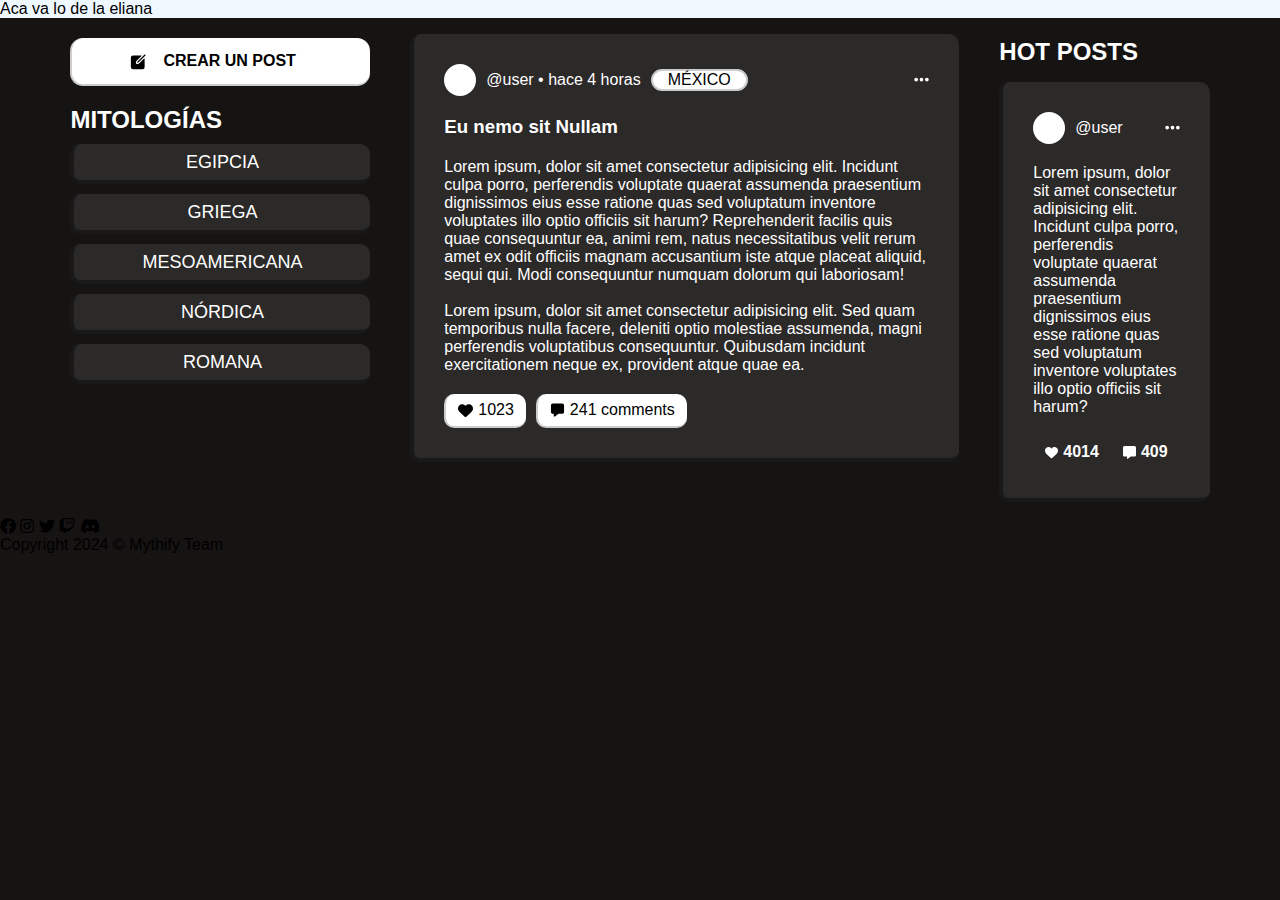
==== index.html @ e5746627 "footer html" ====
<!DOCTYPE html>
<html lang="en">
  <head>
    <meta charset="UTF-8" />
    <meta name="description" content="" />
    <meta name="viewport" content="width=device-width, initial-scale=1.0" />
    <link rel="stylesheet" href="style/style.css" />
    <link rel="preconnect" href="https://fonts.googleapis.com" />
    <link rel="preconnect" href="https://fonts.gstatic.com" crossorigin />
	<link rel="stylesheet" href="https://cdnjs.cloudflare.com/ajax/libs/font-awesome/5.15.4/css/all.min.css">
    <link
      href="https://fonts.googleapis.com/css2?family=Inter:ital,opsz,wght@0,14..32,100..900;1,14..32,100..900&display=swap"
      rel="stylesheet"
    />
    <script src="script/script.js"></script>
    <title>Mythify</title>
  </head>

  <body>
    <header class="post-header">Aca va lo de la eliana</header>
    <div class="post-container">
      <aside class="left-aside">
        <button class="btn-create-post">
          <?xml version="1.0" ?><svg
            viewBox="0 0 512 512"
            width="20"
            xmlns="http://www.w3.org/2000/svg"
          >
            <path
              hd="M459.94,53.25a16.06,16.06,0,0,0-23.22-.56L424.35,65a8,8,0,0,0,0,11.31l11.34,11.32a8,8,0,0,0,11.34,0l12.06-12C465.19,69.54,465.76,59.62,459.94,53.25Z"
            />
            <path
              d="M399.34,90,218.82,270.2a9,9,0,0,0-2.31,3.93L208.16,299a3.91,3.91,0,0,0,4.86,4.86l24.85-8.35a9,9,0,0,0,3.93-2.31L422,112.66A9,9,0,0,0,422,100L412.05,90A9,9,0,0,0,399.34,90Z"
            />
            <path
              d="M386.34,193.66,264.45,315.79A41.08,41.08,0,0,1,247.58,326l-25.9,8.67a35.92,35.92,0,0,1-44.33-44.33l8.67-25.9a41.08,41.08,0,0,1,10.19-16.87L318.34,125.66A8,8,0,0,0,312.69,112H104a56,56,0,0,0-56,56V408a56,56,0,0,0,56,56H344a56,56,0,0,0,56-56V199.31A8,8,0,0,0,386.34,193.66Z"
            />
          </svg>
          CREAR UN POST
        </button>
        <div
          class="mythologies-list"
          id="mythologySelect"
          onchange="redirect()"
        >
          <h2 class="mythologies-title">MITOLOGÍAS</h2>
		  <button class="btn-mythology">EGIPCIA</button>
		  <button class="btn-mythology">GRIEGA</button>
		  <select class="btn-mythology-select">
			<option value="" disabled selected hidden>MESOAMERICANA</option>
			<option value="azteca.html">AZTECA</option>
			<option value="maya.html">MAYA</option>
		  </select>
		  <button class="btn-mythology">NÓRDICA</button>
		  <button class="btn-mythology">ROMANA</button>
        </div>
      </aside>
      <main>
        <article class="article-post">
          <div class="head-article-post">
            <div class="left-head-article">
              <div class="container-pfp-post">
                <!-- <img src="img/bob.PNG" alt="" class="pfp-post"> -->
              </div>
              <span class="span-post-header">@user • hace 4 horas</span>
              <span class="span-post-label">MÉXICO</span>
            </div>
            <div class="right-head-article">
              <svg
                xmlns="http://www.w3.org/2000/svg"
                viewBox="0 0 448 512"
                width="15"
              >
                <path
                  fill="#ffffff"
                  d="M8 256a56 56 0 1 1 112 0A56 56 0 1 1 8 256zm160 0a56 56 0 1 1 112 0 56 56 0 1 1 -112 0zm216-56a56 56 0 1 1 0 112 56 56 0 1 1 0-112z"
                />
              </svg>
            </div>
          </div>
          <h3>Eu nemo sit Nullam</h3>
          <div class="content-post">
            <p>
              Lorem ipsum, dolor sit amet consectetur adipisicing elit. Incidunt
              culpa porro, perferendis voluptate quaerat assumenda praesentium
              dignissimos eius esse ratione quas sed voluptatum inventore
              voluptates illo optio officiis sit harum? Reprehenderit facilis
              quis quae consequuntur ea, animi rem, natus necessitatibus velit
              rerum amet ex odit officiis magnam accusantium iste atque placeat
              aliquid, sequi qui. Modi consequuntur numquam dolorum qui
              laboriosam!
            </p>
            <br />
            <p>
              Lorem ipsum, dolor sit amet consectetur adipisicing elit. Sed quam
              temporibus nulla facere, deleniti optio molestiae assumenda, magni
              perferendis voluptatibus consequuntur. Quibusdam incidunt
              exercitationem neque ex, provident atque quae ea.
            </p>
          </div>
          <div class="footer-post">
            <button class="btn-footer">
              <svg
                xmlns="http://www.w3.org/2000/svg"
                viewBox="0 0 512 512"
                width="15"
                height="15"
              >
                <path
                  d="M47.6 300.4L228.3 469.1c7.5 7 17.4 10.9 27.7 10.9s20.2-3.9 27.7-10.9L464.4 300.4c30.4-28.3 47.6-68 47.6-109.5v-5.8c0-69.9-50.5-129.5-119.4-141C347 36.5 300.6 51.4 268 84L256 96 244 84c-32.6-32.6-79-47.5-124.6-39.9C50.5 55.6 0 115.2 0 185.1v5.8c0 41.5 17.2 81.2 47.6 109.5z"
                />
              </svg>
              1023
            </button>
            <button class="btn-footer">
              <?xml version="1.0" ?>
              <!DOCTYPE svg PUBLIC '-//W3C//DTD SVG 1.1//EN' 'http://www.w3.org/Graphics/SVG/1.1/DTD/svg11.dtd'>
              <svg
                height="16px"
                id="Layer_1"
                style="enable-background: new 0 0 16 16"
                version="1.1"
                viewBox="0 0 16 16"
                width="15px"
                xml:space="preserve"
                xmlns="http://www.w3.org/2000/svg"
                xmlns:xlink="http://www.w3.org/1999/xlink"
              >
                <path
                  d="M13,1H3C1.9,1,1,1.9,1,3v7c0,1.1,0.9,2,2,2h1v2c0,0.656,0.57,1,1,1c0.352,0,0.547-0.117,1-0.516L9,12h4c1.1,0,2-0.9,2-2V3  C15,1.9,14.1,1,13,1z"
                />
              </svg>
              241 comments
            </button>
          </div>
        </article>
      </main>
      <aside>
        <h2 class="hot-posts-title">HOT POSTS</h2>
        <article class="hot-post">
          <div class="head-article-hot-posts">
            <div class="left-head-article">
              <div class="container-pfp-post">
                <!-- <img src="img/bob.PNG" alt="" class="pfp-post"> -->
              </div>
              <span class="span-post-header">@user</span>
            </div>
            <div class="right-head-article">
              <svg
                xmlns="http://www.w3.org/2000/svg"
                viewBox="0 0 448 512"
                width="15"
              >
                <path
                  fill="#ffffff"
                  d="M8 256a56 56 0 1 1 112 0A56 56 0 1 1 8 256zm160 0a56 56 0 1 1 112 0 56 56 0 1 1 -112 0zm216-56a56 56 0 1 1 0 112 56 56 0 1 1 0-112z"
                />
              </svg>
            </div>
          </div>
          <div class="content-post">
            <p>
              Lorem ipsum, dolor sit amet consectetur adipisicing elit. Incidunt
              culpa porro, perferendis voluptate quaerat assumenda praesentium
              dignissimos eius esse ratione quas sed voluptatum inventore
              voluptates illo optio officiis sit harum?
            </p>
          </div>
          <div class="footer-hot-post">
            <button class="btn-footer-hot-post">
              <svg
                xmlns="http://www.w3.org/2000/svg"
                viewBox="0 0 512 512"
                width="13"
              >
                <path
                  fill="#ffffff"
                  d="M47.6 300.4L228.3 469.1c7.5 7 17.4 10.9 27.7 10.9s20.2-3.9 27.7-10.9L464.4 300.4c30.4-28.3 47.6-68 47.6-109.5v-5.8c0-69.9-50.5-129.5-119.4-141C347 36.5 300.6 51.4 268 84L256 96 244 84c-32.6-32.6-79-47.5-124.6-39.9C50.5 55.6 0 115.2 0 185.1v5.8c0 41.5 17.2 81.2 47.6 109.5z"
                />
              </svg>
              4014
            </button>
            <button class="btn-footer-hot-post">
              <svg
                viewBox="0 0 512 512"
                xmlns="http://www.w3.org/2000/svg"
                width="13"
              >
                <path
                  d="M448 0H64C28.7 0 0 28.7 0 64v288c0 35.3 28.7 64 64 64h96v84c0 9.8 11.2 15.5 19.1 9.7L304 416h144c35.3 0 64-28.7 64-64V64c0-35.3-28.7-64-64-64z"
                  fill="#ffffff"
                  class="fill-000000"
                ></path>
              </svg>
              409
            </button>
          </div>
        </article>
      </aside>
    </div>
    <footer>
		<div class="footer-content">
			<div class="social-icons">
				<a href="#"><i class="fab fa-facebook"></i></a>
				<a href="#"><i class="fab fa-instagram"></i></a>
				<a href="#"><i class="fab fa-twitter"></i></a>
				<a href="#"><i class="fab fa-twitch"></i></a>
				<a href="#"><i class="fab fa-discord"></i></a>
			</div>
			<p>Copyright 2024 © Mythify Team</p>
		</div>
	</footer>
  </body>
</html>
---- style/style.css ----
* {
	/* font-family: "Inter", sans-serif; */
	/* Esta fuente me gusta más la vdd pero ahí q opinan las plebes */
	font-family: 'Segoe UI', Tahoma, Geneva, Verdana, sans-serif;
	margin: 0;
	padding: 0;
	box-sizing: border-box;
}

body {
	background-color: var(--main-color);
}

:root {
	/* Colors */
	--main-color: rgba(22, 19, 19);
	--second-color: rgba(44, 41, 41);
	--hover-btn-color: rgb(28, 26, 26);
	--letter-color: rgba(255, 255, 255);
	--border-second-color: rgba(25, 25, 25);
	--border-white-color: rgba(204, 204, 204);

	--black-color: rgb(0, 0, 0);

	/* Fonts */
	--font-size-small: 1rem;
	--font-size-medium: 1.25rem;
	--font-size-large: 2rem;
	--font-weight-light: 100;
	--font-weight-medium: 600;
	--font-weight-strong: 700;
}

input[type="file"] {
	display: none;
}

a {
	color: inherit;
	text-decoration: none;
}

a::visited {
	color: blueviolet;
}

ul {
	text-decoration: none;
	list-style: none;
}

.container-main {
	color: var(--letter-color);
	padding: 5%;
	gap: 10%;
	width: 100%;
	height: 100vh;
	display: flex;
	margin: auto;
	justify-content: center;
}

.input-format {
	border: none;
	border-radius: 10px;
	width: 100%;
	padding: 1em;
}

.main-conent {
	width: 30%;
	align-self: center;
}

.main-conent h1,
.main-conent p {
	text-align: center;
}

.main-conent label,
.main-register label {
	font-weight: var(--font-weight-medium);
	margin: 10px 0;
	display: block;
}

.main-conent span {
	font-weight: var(--font-weight-strong);
}

.main-conent .description,
.main-register p {
	margin-bottom: 30px;
}

.btn-format{
	border-width: 0 0 4px 4px;
	border-style: solid;
	border-color: var(--border-second-color);
	font-size: var(--font-size-small);
	background-color: var(--second-color);
	color: var(--letter-color);
	margin: 20px 0 10px 0;
	width: 100%;
	border-radius: 10px;
	padding: 15px;
	font-weight: var(--font-weight-medium);
}

.btn-format-black {
	border-width: 0 0 4px 4px;
	border-style: solid;
	border-color: var(--border-second-color);
	font-size: var(--font-size-small);
	background-color: var(--main-color);
	color: var(--letter-color);
	margin: 20px 0 10px 0;
	width: 100%;
	border-radius: 10px;
	padding: 15px;
	font-weight: var(--font-weight-medium);
}

.btn-format:hover,
.btn-format-black:hover,
.btn-upload:hover {
	cursor: pointer;
	background-color: var(--hover-btn-color);
}

#statue-img {
	align-self: center;
	object-fit: contain;
	width: 40%;
}

/* registrar.html */
.container-register {
	height: 90vh;
	/* Nav type shit */
	position: relative;
	left: 0;
	align-items: center;
	justify-content: center;
	display: flex;
	width: 100%;
}

.register-page1 {
	position: relative;
	display: block;
	transition: all 0.3s ease-in-out;
}

.register-page2 {
	position: relative;
	display: none;
	transition: all 0.3s ease-in-out;
	opacity: 0;
	left: 100px;
}

.main-register {
	border-width: 0 0 4px 4px;
	border-style: solid;
	border-color: var(--border-second-color);
	padding: 2.5%;
	display: flex;
	justify-content: center;
	color: var(--letter-color);
	border-radius: 10px;
	width: 35%;
	min-width: 550px;
	background-color: var(--second-color);
}

.nav-bar {
	align-items: center;
	width: 100%;
	padding: 25px 3%;
	justify-content: space-between;
	display: flex;
	color: var(--letter-color);
	font-weight: var(--font-weight-strong);
}

.main-register h1,
.main-register p {
	text-align: center;
}

.main-register p {
	margin: 5px 0;
}

.title-register {
	transition: all 0.3s ease-in-out;
	position: relative;
	margin: 20px 0;
}

.input-group {
	gap: 10px;
	display: flex;
}

.label-input-g {
	margin: 1.8% 0;
	width: 100%;
}

.register-input {
	border: none;
	border-radius: 10px;
	width: 100%;
	padding: 10px;
}

.content-register {
	width: 80%;
}

.radio-nav-register {
	justify-content: space-between;
	width: 100%;
	margin: 3% 0;
	display: flex;
	align-content: center;
}

.arrow-register-right {
	border: none;
	cursor: pointer;
	color: white;
	background-color: transparent;
}

.arrow-register-left {
	opacity: 0;
	border: none;
	cursor: pointer;
	color: white;
	background-color: transparent;
}

.group-radio {
	display: flex;
	gap: 15px;
	grid-column: 1 / 3;
	grid-row: 1;
	justify-self: center;
	align-items: center;
}

.container-avatar {
	overflow: hidden;
	display: flex;
	justify-content: center;
	margin: auto;
	border-radius: 50%;
	background-color: var(--letter-color);
	width: 6em;
	height: 6em;
}

.bola {
	width: 100%;
}

.input-group-col {
	width: 100%;
	display: flex;
}

.btn-upload {
	text-align: center;
	margin: auto;
	border-width: 0 0 4px 4px;
	border-style: solid;
	border-color: var(--border-second-color);
	font-size: var(--font-size-small);
	background-color: var(--main-color);
	color: var(--letter-color);
	width: 80%;
	border-radius: 10px;
	padding: 3px 0;
	font-weight: var(--font-weight-medium);
}

.container-btn-upload {
	display: flex;
	width: 100%;
	justify-content: center;
}

.input-group-register {
	width: 100%;
	display: flex;
	flex-direction: column;
}

.transition-btn {
	display: none;
	position: relative;
	left: 100px;
	width: 100%;
	transition: all 0.3s ease-in-out;
}

.select-custom {
	padding: 11px;
	appearance: none;
	-webkit-appearance: none;
	-moz-appearance: none;
}

/* Tala stuff */
.post-header {
	background-color: aliceblue;
	width: 100%;
}

.register-header {
	width: 100%;
}

.post-container {
	gap: 3.5%;
	justify-content: center;
	margin: auto;
	width: 89%;
	display: flex;
	color: var(--letter-color);
}

.pfp-post {
	align-self: center;
	object-fit: contain;
	width: 100%;
}

.container-pfp-post {
	overflow: hidden;
	display: flex;
	justify-content: center;
	border-radius: 50%;
	background-color: var(--letter-color);
	width: 2em;
	height: 2em;
}

.head-article-post {
	padding: 30px 0 0 0;
	justify-content: space-between;
	align-content: center;
	display: flex;
}

.article-post h3 {
	padding: 20px 0;
}

.hot-posts-title {
	width: 100%;
	text-align: left;
	font-weight: var(--font-weight-medium);
	padding-top: 20px;
}

.left-head-article,
.right-head-article,
.span-post-header,
.span-post-label {
	gap: 10px;
	align-self: center;
	display: flex;
}

.span-post-label {
	border-width: 2px;
	border-style: solid;
	border-color: var(--border-white-color);
	border-radius: 15px;
	padding: 0 15px;
	color: var(--black-color);
	background-color: var(--letter-color);
	font-weight: var(--font-weight-light);
}

.article-post {
	border-width: 0 0 4px 4px;
	border-style: solid;
	border-color: var(--border-second-color);
	padding: 0 30px;
	margin: 1em 0;
	width: 100%;
	background-color: var(--second-color);
	border-radius: 10px;
}

.footer-post {
	padding: 20px 0 30px 0;
	gap: 10px;
	align-content: center;
	justify-content: flex-start;
	display: flex;
}

.btn-footer {
	gap: 5px;
	align-items: center;
	display: flex;
	border-width: 0 0 2px 2px;
	border-style: solid;
	border-color: var(--border-white-color);
	font-size: var(--font-size-small);
	background-color: var(--letter-color);
	border-radius: 10px;
	padding: 7px 12px;
	font-weight: var(--font-weight-light);
}

.btn-footer:hover,
.btn-create-post:hover {
	cursor: pointer;
	background-color: var(--border-white-color);
}

aside {
	align-items: center;
	display: flex;
	flex-direction: column;
	width: 70%;
	/* background-color: rgb(134, 117, 94); */
}

.hot-post {
	border-width: 0 0 4px 4px;
	border-style: solid;
	border-color: var(--border-second-color);
	padding: 0 30px;
	width: 100%;
	background-color: var(--second-color);
	border-radius: 10px;
	margin: 1em 0;
	/* transition: transform 0ms ease; */
}

.hot-post:hover {
	cursor: pointer;
	transform: scale(1.01);
}

.head-article-hot-posts {
	padding: 30px 0 20px 0;
	justify-content: space-between;
	align-content: center;
	display: flex;
}

.btn-footer-hot-post {
	color: var(--letter-color);
	gap: 5px;
	align-items: center;
	display: flex;
	border-style: none;
	font-size: var(--font-size-small);
	border-radius: 10px;
	padding: 7px 12px;
	background-color: inherit;
	font-weight: var(--font-weight-medium);
}

.footer-hot-post {
	padding: 20px 0 30px 0;
	align-content: center;
	display: flex;
}

@media (max-width: 600px) {
	:root {
		--font-size-small: .8rem;
		--font-size-medium: .75rem;
		--font-size-large: 1.5rem;
	}

	h1 {
		font-size: var(--font-size-large);
	}

	p {
		font-size: var(--font-size-small);
	}

	label {
		font-size: var(--font-size-small);
	}

	.nav-bar {
		padding: 25px 9%;
	}

	.input-format {
		padding: .8em;
	}

	.container-main {
		gap: 0;
		flex-flow: column;
	}

	.main-conent {
		min-width: 80%;
		align-self: center;
	}

	.main-conent span {
		display: block;
	}

	.main-register {
		min-width: 90%;
		padding: 40px 0;
	}
}

.btn-create-post {
	border-width: 0 0 2px 2px;
	border-style: solid;
	border-color: var(--border-white-color);
	border-radius: 13px;
	background-color: white;
	margin: 20px 0;
	padding: 13px 57px;
	display: flex;
	align-items: center;
	font-size: var(--font-size-small);
	font-weight: var(--font-weight-medium);
	gap: 14px;
	width: 100%;
}

.left-aside {
	width: 300px;
}

.mythologies-list {
	display: grid;
	justify-content: center;
	gap: 10px;
	width: 300px;
}

.btn-mythology{
	width: 100%;
}

.btn-mythology-select, .btn-mythology {
	appearance: none; /* Oculta la flecha nativa */

	border-width: 0 0 4px 4px;
	border-style: solid;
	border-color: var(--border-second-color);
	font-size: 18px;
	font-weight: 400;
	background-color: #2C2929;
	color: var(--letter-color);
	width: 300px;
	height: 40px;
	border-radius: 10px;
	text-align: center;            
}

.mythology-select:focus {
	outline: none;
	border-color: #007bff;
	box-shadow: 0 0 5px rgba(0, 123, 255, 0.5);
}
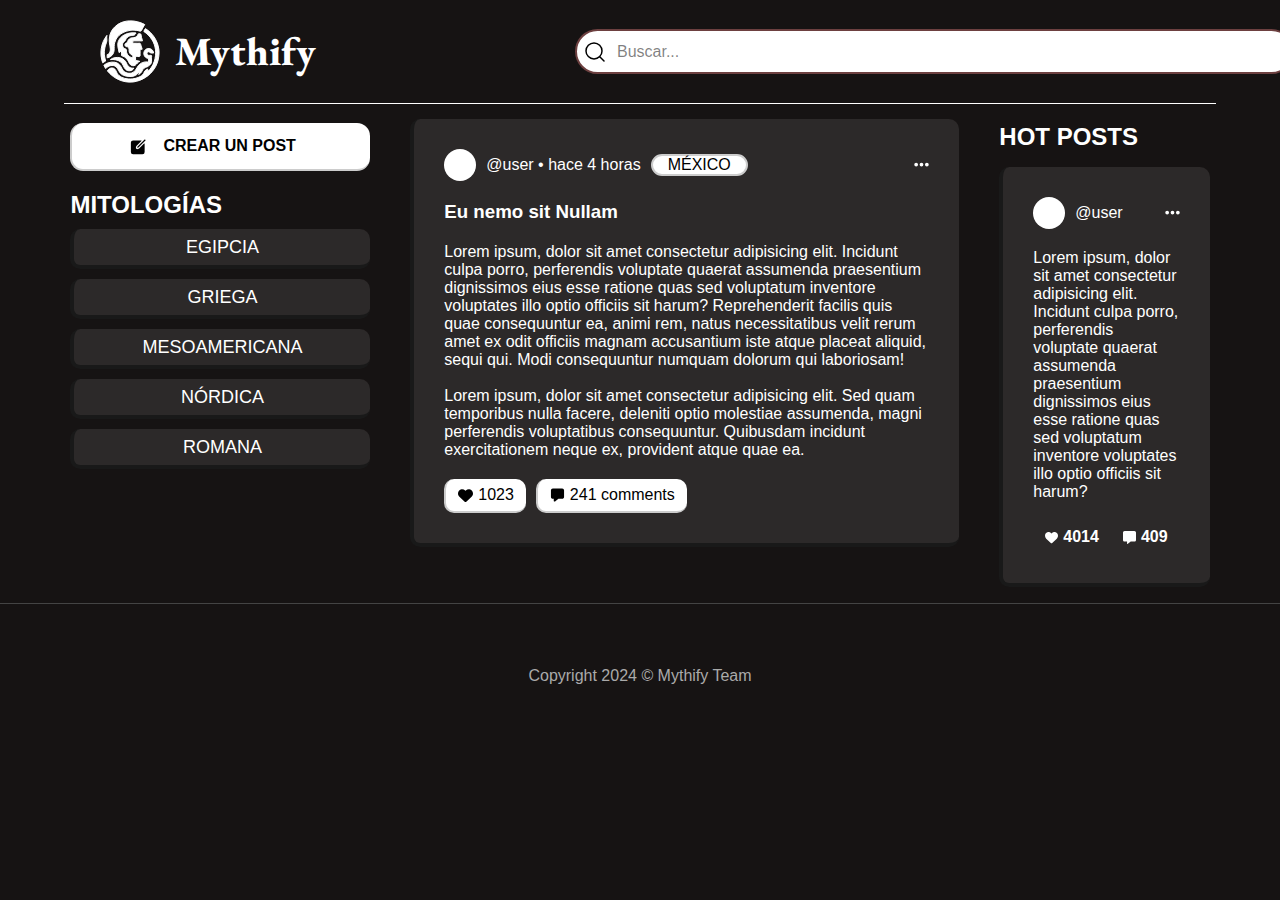
==== commit b33736a8: "Header 2-3" ====
--- a/index.html
+++ b/index.html
@@ -7,7 +7,11 @@
     <link rel="stylesheet" href="style/style.css" />
     <link rel="preconnect" href="https://fonts.googleapis.com" />
     <link rel="preconnect" href="https://fonts.gstatic.com" crossorigin />
-	<link rel="stylesheet" href="https://cdnjs.cloudflare.com/ajax/libs/font-awesome/5.15.4/css/all.min.css">
+    <link
+      href="https://fonts.googleapis.com/css2?family=EB+Garamond:ital,wght@0,400..800;1,400..800&display=swap"
+      rel="stylesheet"
+    />
+
     <link
       href="https://fonts.googleapis.com/css2?family=Inter:ital,opsz,wght@0,14..32,100..900;1,14..32,100..900&display=swap"
       rel="stylesheet"
@@ -17,7 +21,24 @@
   </head>
 
   <body>
-    <header class="post-header">Aca va lo de la eliana</header>
+    <header class="post-header">
+      <div class="header-svg-container">
+        <img src="img/icon.svg" alt="Logo Mythify" class="header-svg" />
+        <span class="header-text">Mythify</span>
+      </div>
+      <div class="search-container">
+        <input type="text" class="search-bar" placeholder="Buscar..." />
+        <img src="img/search-icon.svg" alt="Buscar" class="search-icon" />
+        <img
+          src="img/profile-pic.svg"
+          alt="Profile Picture"
+          class="profile-pic"
+        />
+      </div>
+      <div class="header-line"></div>
+      <!-- Línea horizontal -->
+    </header>
+
     <div class="post-container">
       <aside class="left-aside">
         <button class="btn-create-post">
@@ -44,15 +65,15 @@
           onchange="redirect()"
         >
           <h2 class="mythologies-title">MITOLOGÍAS</h2>
-		  <button class="btn-mythology">EGIPCIA</button>
-		  <button class="btn-mythology">GRIEGA</button>
-		  <select class="btn-mythology-select">
-			<option value="" disabled selected hidden>MESOAMERICANA</option>
-			<option value="azteca.html">AZTECA</option>
-			<option value="maya.html">MAYA</option>
-		  </select>
-		  <button class="btn-mythology">NÓRDICA</button>
-		  <button class="btn-mythology">ROMANA</button>
+          <button class="btn-mythology">EGIPCIA</button>
+          <button class="btn-mythology">GRIEGA</button>
+          <select class="btn-mythology-select">
+            <option value="" disabled selected hidden>MESOAMERICANA</option>
+            <option value="azteca.html">AZTECA</option>
+            <option value="maya.html">MAYA</option>
+          </select>
+          <button class="btn-mythology">NÓRDICA</button>
+          <button class="btn-mythology">ROMANA</button>
         </div>
       </aside>
       <main>
@@ -199,16 +220,16 @@
       </aside>
     </div>
     <footer>
-		<div class="footer-content">
-			<div class="social-icons">
-				<a href="#"><i class="fab fa-facebook"></i></a>
-				<a href="#"><i class="fab fa-instagram"></i></a>
-				<a href="#"><i class="fab fa-twitter"></i></a>
-				<a href="#"><i class="fab fa-twitch"></i></a>
-				<a href="#"><i class="fab fa-discord"></i></a>
-			</div>
-			<p>Copyright 2024 © Mythify Team</p>
-		</div>
-	</footer>
+      <div class="footer-content">
+        <div class="social-icons">
+          <a href="#"><i class="fab fa-facebook"></i></a>
+          <a href="#"><i class="fab fa-instagram"></i></a>
+          <a href="#"><i class="fab fa-twitter"></i></a>
+          <a href="#"><i class="fab fa-twitch"></i></a>
+          <a href="#"><i class="fab fa-discord"></i></a>
+        </div>
+        <p>Copyright 2024 © Mythify Team</p>
+      </div>
+    </footer>
   </body>
 </html>
--- a/style/style.css
+++ b/style/style.css
@@ -1,578 +1,700 @@
 * {
-	/* font-family: "Inter", sans-serif; */
-	/* Esta fuente me gusta más la vdd pero ahí q opinan las plebes */
-	font-family: 'Segoe UI', Tahoma, Geneva, Verdana, sans-serif;
-	margin: 0;
-	padding: 0;
-	box-sizing: border-box;
+  font-family: "Segoe UI", Tahoma, Geneva, Verdana, sans-serif;
+  margin: 0;
+  padding: 0;
+  box-sizing: border-box;
+}
+
+.post-header {
+  display: flex; /* Habilita flexbox */
+  justify-content: space-between; /* Espacia los elementos */
+  align-items: center; /* Centra verticalmente */
+  position: relative; /* Necesario para los elementos posicionados absolutamente */
+  background-color: #161313; /* Color de fondo del header */
+  height: 103px; /* Altura del header */
+  padding: 0 100px; /* Padding de 100px a la derecha e izquierda */
+}
+
+/* Contenedor para el SVG */
+.header-svg-container {
+  display: flex; /* Permite centrar el SVG */
+  align-items: center;
+  margin-right: 19px; /* Espacio entre el logo y el título */
+}
+
+/* Control del tamaño del SVG */
+.header-svg {
+  width: 60px; /* Controla el ancho del logo */
+  height: auto; /* Mantiene la proporción */
+  margin-right: 15px;
+}
+
+.header-text {
+  font-family: "EB Garamond", serif;
+  color: white;
+  font-size: 40px;
+  font-weight: 900;
+  line-height: 1;
+  margin-right: 240px;
+}
+
+.header-line {
+  width: 90%;
+  max-width: 2000px;
+  height: 0.2px;
+  background-color: white;
+  position: absolute;
+  bottom: 0;
+  left: 50%;
+  transform: translateX(-50%);
+}
+
+.search-container {
+  position: relative; /* Necesario para posicionar el ícono dentro del input */
+  flex: 1; /* Ocupa el espacio disponible */
+  display: flex; /* Habilita flexbox para alinear elementos dentro */
+  align-items: center; /* Alinea verticalmente */
+}
+
+.search-bar {
+  width: 719px; /* Ancho de la barra de búsqueda */
+  height: 45px; /* Alto de la barra de búsqueda */
+  padding: 10px 40px; /* Espaciado interno, izquierda y derecha para el ícono */
+  border: 2px solid rgb(109, 64, 64); /* Borde de la barra de búsqueda */
+  border-radius: 30px; /* Bordes redondeados */
+  background-color: white; /* Fondo blanco */
+  color: gray; /* Color del texto (gris) */
+  font-size: 16px; /* Tamaño de la fuente */
+  transition: border 0.3s; /* Transición suave para el borde */
+  margin-right: 490px; /* Espacio a la derecha para el ícono */
+}
+
+.search-icon {
+  position: absolute; /* Permite posicionar el ícono en relación al contenedor */
+  left: 10px; /* Espacio desde el borde izquierdo del input */
+  top: 50%; /* Centra verticalmente el ícono */
+  transform: translateY(-50%); /* Ajusta la posición del ícono */
+  width: 20px; /* Ajusta el tamaño del ícono */
+  height: auto; /* Mantiene la proporción */
+}
+
+/* Estilo para el placeholder */
+.search-bar::placeholder {
+  color: rgba(0, 0, 0, 0.5); /* Color gris claro para el placeholder */
+}
+
+.search-bar:focus {
+  outline: none; /* Quita el borde de enfoque */
+  border-color: #6b6a6a; /* Color del borde al enfocarse */
+}
+
+.profile-container {
+  display: flex; /* Permite alinear la imagen y el texto */
+  align-items: center; /* Centra verticalmente */
+  margin-left: 20px; /* Espacio a la izquierda de la imagen de perfil */
+}
+
+.profile-pic {
+  width: 40px; /* Ajusta el tamaño de la imagen de perfil */
+  height: auto; /* Mantiene la proporción */
+  margin-right: 20px; /* Espacio de 20px entre la imagen y el texto */
+}
+
+.username {
+  color: white; /* Color del texto del usuario */
+  font-size: 16px; /* Tamaño del texto */
 }
 
 body {
-	background-color: var(--main-color);
+  background-color: var(--main-color);
 }
 
 :root {
-	/* Colors */
-	--main-color: rgba(22, 19, 19);
-	--second-color: rgba(44, 41, 41);
-	--hover-btn-color: rgb(28, 26, 26);
-	--letter-color: rgba(255, 255, 255);
-	--border-second-color: rgba(25, 25, 25);
-	--border-white-color: rgba(204, 204, 204);
-
-	--black-color: rgb(0, 0, 0);
-
-	/* Fonts */
-	--font-size-small: 1rem;
-	--font-size-medium: 1.25rem;
-	--font-size-large: 2rem;
-	--font-weight-light: 100;
-	--font-weight-medium: 600;
-	--font-weight-strong: 700;
+  /* Colors */
+  --main-color: rgba(22, 19, 19);
+  --second-color: rgba(44, 41, 41);
+  --hover-btn-color: rgb(28, 26, 26);
+  --letter-color: rgba(255, 255, 255);
+  --border-second-color: rgba(25, 25, 25);
+  --border-white-color: rgba(204, 204, 204);
+
+  --black-color: rgb(0, 0, 0);
+
+  /* Fonts */
+  --font-size-small: 1rem;
+  --font-size-medium: 1.25rem;
+  --font-size-large: 2rem;
+  --font-weight-light: 100;
+  --font-weight-medium: 600;
+  --font-weight-strong: 700;
 }
 
 input[type="file"] {
-	display: none;
+  display: none;
 }
 
 a {
-	color: inherit;
-	text-decoration: none;
+  color: inherit;
+  text-decoration: none;
 }
 
 a::visited {
-	color: blueviolet;
+  color: blueviolet;
 }
 
 ul {
-	text-decoration: none;
-	list-style: none;
+  text-decoration: none;
+  list-style: none;
 }
 
 .container-main {
-	color: var(--letter-color);
-	padding: 5%;
-	gap: 10%;
-	width: 100%;
-	height: 100vh;
-	display: flex;
-	margin: auto;
-	justify-content: center;
+  color: var(--letter-color);
+  padding: 5%;
+  gap: 10%;
+  width: 100%;
+  height: 100vh;
+  display: flex;
+  margin: auto;
+  justify-content: center;
 }
 
 .input-format {
-	border: none;
-	border-radius: 10px;
-	width: 100%;
-	padding: 1em;
+  border: none;
+  border-radius: 10px;
+  width: 100%;
+  padding: 1em;
 }
 
 .main-conent {
-	width: 30%;
-	align-self: center;
+  width: 30%;
+  align-self: center;
 }
 
 .main-conent h1,
 .main-conent p {
-	text-align: center;
+  text-align: center;
 }
 
 .main-conent label,
 .main-register label {
-	font-weight: var(--font-weight-medium);
-	margin: 10px 0;
-	display: block;
+  font-weight: var(--font-weight-medium);
+  margin: 10px 0;
+  display: block;
 }
 
 .main-conent span {
-	font-weight: var(--font-weight-strong);
+  font-weight: var(--font-weight-strong);
 }
 
 .main-conent .description,
 .main-register p {
-	margin-bottom: 30px;
-}
-
-.btn-format{
-	border-width: 0 0 4px 4px;
-	border-style: solid;
-	border-color: var(--border-second-color);
-	font-size: var(--font-size-small);
-	background-color: var(--second-color);
-	color: var(--letter-color);
-	margin: 20px 0 10px 0;
-	width: 100%;
-	border-radius: 10px;
-	padding: 15px;
-	font-weight: var(--font-weight-medium);
+  margin-bottom: 30px;
+}
+
+.btn-format {
+  border-width: 0 0 4px 4px;
+  border-style: solid;
+  border-color: var(--border-second-color);
+  font-size: var(--font-size-small);
+  background-color: var(--second-color);
+  color: var(--letter-color);
+  margin: 20px 0 10px 0;
+  width: 100%;
+  border-radius: 10px;
+  padding: 15px;
+  font-weight: var(--font-weight-medium);
 }
 
 .btn-format-black {
-	border-width: 0 0 4px 4px;
-	border-style: solid;
-	border-color: var(--border-second-color);
-	font-size: var(--font-size-small);
-	background-color: var(--main-color);
-	color: var(--letter-color);
-	margin: 20px 0 10px 0;
-	width: 100%;
-	border-radius: 10px;
-	padding: 15px;
-	font-weight: var(--font-weight-medium);
+  border-width: 0 0 4px 4px;
+  border-style: solid;
+  border-color: var(--border-second-color);
+  font-size: var(--font-size-small);
+  background-color: var(--main-color);
+  color: var(--letter-color);
+  margin: 20px 0 10px 0;
+  width: 100%;
+  border-radius: 10px;
+  padding: 15px;
+  font-weight: var(--font-weight-medium);
 }
 
 .btn-format:hover,
 .btn-format-black:hover,
 .btn-upload:hover {
-	cursor: pointer;
-	background-color: var(--hover-btn-color);
+  cursor: pointer;
+  background-color: var(--hover-btn-color);
 }
 
 #statue-img {
-	align-self: center;
-	object-fit: contain;
-	width: 40%;
+  align-self: center;
+  object-fit: contain;
+  width: 40%;
 }
 
 /* registrar.html */
 .container-register {
-	height: 90vh;
-	/* Nav type shit */
-	position: relative;
-	left: 0;
-	align-items: center;
-	justify-content: center;
-	display: flex;
-	width: 100%;
+  height: 90vh;
+  /* Nav type shit */
+  position: relative;
+  left: 0;
+  align-items: center;
+  justify-content: center;
+  display: flex;
+  width: 100%;
 }
 
 .register-page1 {
-	position: relative;
-	display: block;
-	transition: all 0.3s ease-in-out;
+  position: relative;
+  display: block;
+  transition: all 0.3s ease-in-out;
 }
 
 .register-page2 {
-	position: relative;
-	display: none;
-	transition: all 0.3s ease-in-out;
-	opacity: 0;
-	left: 100px;
+  position: relative;
+  display: none;
+  transition: all 0.3s ease-in-out;
+  opacity: 0;
+  left: 100px;
 }
 
 .main-register {
-	border-width: 0 0 4px 4px;
-	border-style: solid;
-	border-color: var(--border-second-color);
-	padding: 2.5%;
-	display: flex;
-	justify-content: center;
-	color: var(--letter-color);
-	border-radius: 10px;
-	width: 35%;
-	min-width: 550px;
-	background-color: var(--second-color);
+  border-width: 0 0 4px 4px;
+  border-style: solid;
+  border-color: var(--border-second-color);
+  padding: 2.5%;
+  display: flex;
+  justify-content: center;
+  color: var(--letter-color);
+  border-radius: 10px;
+  width: 35%;
+  min-width: 550px;
+  background-color: var(--second-color);
 }
 
 .nav-bar {
-	align-items: center;
-	width: 100%;
-	padding: 25px 3%;
-	justify-content: space-between;
-	display: flex;
-	color: var(--letter-color);
-	font-weight: var(--font-weight-strong);
+  align-items: center;
+  width: 100%;
+  padding: 25px 3%;
+  justify-content: space-between;
+  display: flex;
+  color: var(--letter-color);
+  font-weight: var(--font-weight-strong);
 }
 
 .main-register h1,
 .main-register p {
-	text-align: center;
+  text-align: center;
 }
 
 .main-register p {
-	margin: 5px 0;
+  margin: 5px 0;
 }
 
 .title-register {
-	transition: all 0.3s ease-in-out;
-	position: relative;
-	margin: 20px 0;
+  transition: all 0.3s ease-in-out;
+  position: relative;
+  margin: 20px 0;
 }
 
 .input-group {
-	gap: 10px;
-	display: flex;
+  gap: 10px;
+  display: flex;
 }
 
 .label-input-g {
-	margin: 1.8% 0;
-	width: 100%;
+  margin: 1.8% 0;
+  width: 100%;
 }
 
 .register-input {
-	border: none;
-	border-radius: 10px;
-	width: 100%;
-	padding: 10px;
+  border: none;
+  border-radius: 10px;
+  width: 100%;
+  padding: 10px;
 }
 
 .content-register {
-	width: 80%;
+  width: 80%;
 }
 
 .radio-nav-register {
-	justify-content: space-between;
-	width: 100%;
-	margin: 3% 0;
-	display: flex;
-	align-content: center;
+  justify-content: space-between;
+  width: 100%;
+  margin: 3% 0;
+  display: flex;
+  align-content: center;
 }
 
 .arrow-register-right {
-	border: none;
-	cursor: pointer;
-	color: white;
-	background-color: transparent;
+  border: none;
+  cursor: pointer;
+  color: white;
+  background-color: transparent;
 }
 
 .arrow-register-left {
-	opacity: 0;
-	border: none;
-	cursor: pointer;
-	color: white;
-	background-color: transparent;
+  opacity: 0;
+  border: none;
+  cursor: pointer;
+  color: white;
+  background-color: transparent;
 }
 
 .group-radio {
-	display: flex;
-	gap: 15px;
-	grid-column: 1 / 3;
-	grid-row: 1;
-	justify-self: center;
-	align-items: center;
+  display: flex;
+  gap: 15px;
+  grid-column: 1 / 3;
+  grid-row: 1;
+  justify-self: center;
+  align-items: center;
 }
 
 .container-avatar {
-	overflow: hidden;
-	display: flex;
-	justify-content: center;
-	margin: auto;
-	border-radius: 50%;
-	background-color: var(--letter-color);
-	width: 6em;
-	height: 6em;
+  overflow: hidden;
+  display: flex;
+  justify-content: center;
+  margin: auto;
+  border-radius: 50%;
+  background-color: var(--letter-color);
+  width: 6em;
+  height: 6em;
 }
 
 .bola {
-	width: 100%;
+  width: 100%;
 }
 
 .input-group-col {
-	width: 100%;
-	display: flex;
+  width: 100%;
+  display: flex;
 }
 
 .btn-upload {
-	text-align: center;
-	margin: auto;
-	border-width: 0 0 4px 4px;
-	border-style: solid;
-	border-color: var(--border-second-color);
-	font-size: var(--font-size-small);
-	background-color: var(--main-color);
-	color: var(--letter-color);
-	width: 80%;
-	border-radius: 10px;
-	padding: 3px 0;
-	font-weight: var(--font-weight-medium);
+  text-align: center;
+  margin: auto;
+  border-width: 0 0 4px 4px;
+  border-style: solid;
+  border-color: var(--border-second-color);
+  font-size: var(--font-size-small);
+  background-color: var(--main-color);
+  color: var(--letter-color);
+  width: 80%;
+  border-radius: 10px;
+  padding: 3px 0;
+  font-weight: var(--font-weight-medium);
 }
 
 .container-btn-upload {
-	display: flex;
-	width: 100%;
-	justify-content: center;
+  display: flex;
+  width: 100%;
+  justify-content: center;
 }
 
 .input-group-register {
-	width: 100%;
-	display: flex;
-	flex-direction: column;
+  width: 100%;
+  display: flex;
+  flex-direction: column;
 }
 
 .transition-btn {
-	display: none;
-	position: relative;
-	left: 100px;
-	width: 100%;
-	transition: all 0.3s ease-in-out;
+  display: none;
+  position: relative;
+  left: 100px;
+  width: 100%;
+  transition: all 0.3s ease-in-out;
 }
 
 .select-custom {
-	padding: 11px;
-	appearance: none;
-	-webkit-appearance: none;
-	-moz-appearance: none;
-}
-
-/* Tala stuff */
-.post-header {
-	background-color: aliceblue;
-	width: 100%;
+  padding: 11px;
+  appearance: none;
+  -webkit-appearance: none;
+  -moz-appearance: none;
 }
 
 .register-header {
-	width: 100%;
+  width: 100%;
 }
 
 .post-container {
-	gap: 3.5%;
-	justify-content: center;
-	margin: auto;
-	width: 89%;
-	display: flex;
-	color: var(--letter-color);
+  gap: 3.5%;
+  justify-content: center;
+  margin: auto;
+  width: 89%;
+  display: flex;
+  color: var(--letter-color);
 }
 
 .pfp-post {
-	align-self: center;
-	object-fit: contain;
-	width: 100%;
+  align-self: center;
+  object-fit: contain;
+  width: 100%;
 }
 
 .container-pfp-post {
-	overflow: hidden;
-	display: flex;
-	justify-content: center;
-	border-radius: 50%;
-	background-color: var(--letter-color);
-	width: 2em;
-	height: 2em;
+  overflow: hidden;
+  display: flex;
+  justify-content: center;
+  border-radius: 50%;
+  background-color: var(--letter-color);
+  width: 2em;
+  height: 2em;
 }
 
 .head-article-post {
-	padding: 30px 0 0 0;
-	justify-content: space-between;
-	align-content: center;
-	display: flex;
+  padding: 30px 0 0 0;
+  justify-content: space-between;
+  align-content: center;
+  display: flex;
 }
 
 .article-post h3 {
-	padding: 20px 0;
+  padding: 20px 0;
 }
 
 .hot-posts-title {
-	width: 100%;
-	text-align: left;
-	font-weight: var(--font-weight-medium);
-	padding-top: 20px;
+  width: 100%;
+  text-align: left;
+  font-weight: var(--font-weight-medium);
+  padding-top: 20px;
 }
 
 .left-head-article,
 .right-head-article,
 .span-post-header,
 .span-post-label {
-	gap: 10px;
-	align-self: center;
-	display: flex;
+  gap: 10px;
+  align-self: center;
+  display: flex;
 }
 
 .span-post-label {
-	border-width: 2px;
-	border-style: solid;
-	border-color: var(--border-white-color);
-	border-radius: 15px;
-	padding: 0 15px;
-	color: var(--black-color);
-	background-color: var(--letter-color);
-	font-weight: var(--font-weight-light);
+  border-width: 2px;
+  border-style: solid;
+  border-color: var(--border-white-color);
+  border-radius: 15px;
+  padding: 0 15px;
+  color: var(--black-color);
+  background-color: var(--letter-color);
+  font-weight: var(--font-weight-light);
 }
 
 .article-post {
-	border-width: 0 0 4px 4px;
-	border-style: solid;
-	border-color: var(--border-second-color);
-	padding: 0 30px;
-	margin: 1em 0;
-	width: 100%;
-	background-color: var(--second-color);
-	border-radius: 10px;
+  border-width: 0 0 4px 4px;
+  border-style: solid;
+  border-color: var(--border-second-color);
+  padding: 0 30px;
+  margin: 1em 0;
+  width: 100%;
+  background-color: var(--second-color);
+  border-radius: 10px;
 }
 
 .footer-post {
-	padding: 20px 0 30px 0;
-	gap: 10px;
-	align-content: center;
-	justify-content: flex-start;
-	display: flex;
+  padding: 20px 0 30px 0;
+  gap: 10px;
+  align-content: center;
+  justify-content: flex-start;
+  display: flex;
 }
 
 .btn-footer {
-	gap: 5px;
-	align-items: center;
-	display: flex;
-	border-width: 0 0 2px 2px;
-	border-style: solid;
-	border-color: var(--border-white-color);
-	font-size: var(--font-size-small);
-	background-color: var(--letter-color);
-	border-radius: 10px;
-	padding: 7px 12px;
-	font-weight: var(--font-weight-light);
+  gap: 5px;
+  align-items: center;
+  display: flex;
+  border-width: 0 0 2px 2px;
+  border-style: solid;
+  border-color: var(--border-white-color);
+  font-size: var(--font-size-small);
+  background-color: var(--letter-color);
+  border-radius: 10px;
+  padding: 7px 12px;
+  font-weight: var(--font-weight-light);
 }
 
 .btn-footer:hover,
 .btn-create-post:hover {
-	cursor: pointer;
-	background-color: var(--border-white-color);
+  cursor: pointer;
+  background-color: var(--border-white-color);
 }
 
 aside {
-	align-items: center;
-	display: flex;
-	flex-direction: column;
-	width: 70%;
-	/* background-color: rgb(134, 117, 94); */
+  align-items: center;
+  display: flex;
+  flex-direction: column;
+  width: 70%;
+  /* background-color: rgb(134, 117, 94); */
 }
 
 .hot-post {
-	border-width: 0 0 4px 4px;
-	border-style: solid;
-	border-color: var(--border-second-color);
-	padding: 0 30px;
-	width: 100%;
-	background-color: var(--second-color);
-	border-radius: 10px;
-	margin: 1em 0;
-	/* transition: transform 0ms ease; */
+  border-width: 0 0 4px 4px;
+  border-style: solid;
+  border-color: var(--border-second-color);
+  padding: 0 30px;
+  width: 100%;
+  background-color: var(--second-color);
+  border-radius: 10px;
+  margin: 1em 0;
+  /* transition: transform 0ms ease; */
 }
 
 .hot-post:hover {
-	cursor: pointer;
-	transform: scale(1.01);
+  cursor: pointer;
+  transform: scale(1.01);
 }
 
 .head-article-hot-posts {
-	padding: 30px 0 20px 0;
-	justify-content: space-between;
-	align-content: center;
-	display: flex;
+  padding: 30px 0 20px 0;
+  justify-content: space-between;
+  align-content: center;
+  display: flex;
 }
 
 .btn-footer-hot-post {
-	color: var(--letter-color);
-	gap: 5px;
-	align-items: center;
-	display: flex;
-	border-style: none;
-	font-size: var(--font-size-small);
-	border-radius: 10px;
-	padding: 7px 12px;
-	background-color: inherit;
-	font-weight: var(--font-weight-medium);
+  color: var(--letter-color);
+  gap: 5px;
+  align-items: center;
+  display: flex;
+  border-style: none;
+  font-size: var(--font-size-small);
+  border-radius: 10px;
+  padding: 7px 12px;
+  background-color: inherit;
+  font-weight: var(--font-weight-medium);
 }
 
 .footer-hot-post {
-	padding: 20px 0 30px 0;
-	align-content: center;
-	display: flex;
+  padding: 20px 0 30px 0;
+  align-content: center;
+  display: flex;
 }
 
 @media (max-width: 600px) {
-	:root {
-		--font-size-small: .8rem;
-		--font-size-medium: .75rem;
-		--font-size-large: 1.5rem;
-	}
-
-	h1 {
-		font-size: var(--font-size-large);
-	}
-
-	p {
-		font-size: var(--font-size-small);
-	}
-
-	label {
-		font-size: var(--font-size-small);
-	}
-
-	.nav-bar {
-		padding: 25px 9%;
-	}
-
-	.input-format {
-		padding: .8em;
-	}
-
-	.container-main {
-		gap: 0;
-		flex-flow: column;
-	}
-
-	.main-conent {
-		min-width: 80%;
-		align-self: center;
-	}
-
-	.main-conent span {
-		display: block;
-	}
-
-	.main-register {
-		min-width: 90%;
-		padding: 40px 0;
-	}
+  :root {
+    --font-size-small: 0.8rem;
+    --font-size-medium: 0.75rem;
+    --font-size-large: 1.5rem;
+  }
+
+  h1 {
+    font-size: var(--font-size-large);
+  }
+
+  p {
+    font-size: var(--font-size-small);
+  }
+
+  label {
+    font-size: var(--font-size-small);
+  }
+
+  .nav-bar {
+    padding: 25px 9%;
+  }
+
+  .input-format {
+    padding: 0.8em;
+  }
+
+  .container-main {
+    gap: 0;
+    flex-flow: column;
+  }
+
+  .main-conent {
+    min-width: 80%;
+    align-self: center;
+  }
+
+  .main-conent span {
+    display: block;
+  }
+
+  .main-register {
+    min-width: 90%;
+    padding: 40px 0;
+  }
 }
 
 .btn-create-post {
-	border-width: 0 0 2px 2px;
-	border-style: solid;
-	border-color: var(--border-white-color);
-	border-radius: 13px;
-	background-color: white;
-	margin: 20px 0;
-	padding: 13px 57px;
-	display: flex;
-	align-items: center;
-	font-size: var(--font-size-small);
-	font-weight: var(--font-weight-medium);
-	gap: 14px;
-	width: 100%;
+  border-width: 0 0 2px 2px;
+  border-style: solid;
+  border-color: var(--border-white-color);
+  border-radius: 13px;
+  background-color: white;
+  margin: 20px 0;
+  padding: 13px 57px;
+  display: flex;
+  align-items: center;
+  font-size: var(--font-size-small);
+  font-weight: var(--font-weight-medium);
+  gap: 14px;
+  width: 100%;
 }
 
 .left-aside {
-	width: 300px;
+  width: 300px;
 }
 
 .mythologies-list {
-	display: grid;
-	justify-content: center;
-	gap: 10px;
-	width: 300px;
-}
-
-.btn-mythology{
-	width: 100%;
-}
-
-.btn-mythology-select, .btn-mythology {
-	appearance: none; /* Oculta la flecha nativa */
-
-	border-width: 0 0 4px 4px;
-	border-style: solid;
-	border-color: var(--border-second-color);
-	font-size: 18px;
-	font-weight: 400;
-	background-color: #2C2929;
-	color: var(--letter-color);
-	width: 300px;
-	height: 40px;
-	border-radius: 10px;
-	text-align: center;            
+  display: grid;
+  justify-content: center;
+  gap: 10px;
+  width: 300px;
+}
+
+.btn-mythology {
+  width: 100%;
+}
+
+.btn-mythology-select,
+.btn-mythology {
+  appearance: none; /* Oculta la flecha nativa */
+
+  border-width: 0 0 4px 4px;
+  border-style: solid;
+  border-color: var(--border-second-color);
+  font-size: 18px;
+  font-weight: 400;
+  background-color: #2c2929;
+  color: var(--letter-color);
+  width: 300px;
+  height: 40px;
+  border-radius: 10px;
+  text-align: center;
 }
 
 .mythology-select:focus {
-	outline: none;
-	border-color: #007bff;
-	box-shadow: 0 0 5px rgba(0, 123, 255, 0.5);
-}+  outline: none;
+  border-color: #007bff;
+  box-shadow: 0 0 5px rgba(0, 123, 255, 0.5);
+}
+
+footer {
+  background-color: var(--main-color);
+  padding: 20px 0;
+  text-align: center;
+  border-top: 1px solid #444;
+  color: #aaa;
+  font-family: "Arial", sans-serif;
+}
+
+.footer-content {
+  max-width: 1200px;
+  margin: 0 auto;
+}
+
+.social-icons {
+  margin-bottom: 15px;
+}
+
+.social-icons a {
+  color: #aaa;
+  font-size: 24px;
+  margin: 0 15px;
+  text-decoration: none;
+}
+
+.social-icons a:hover {
+  color: #fff;
+}
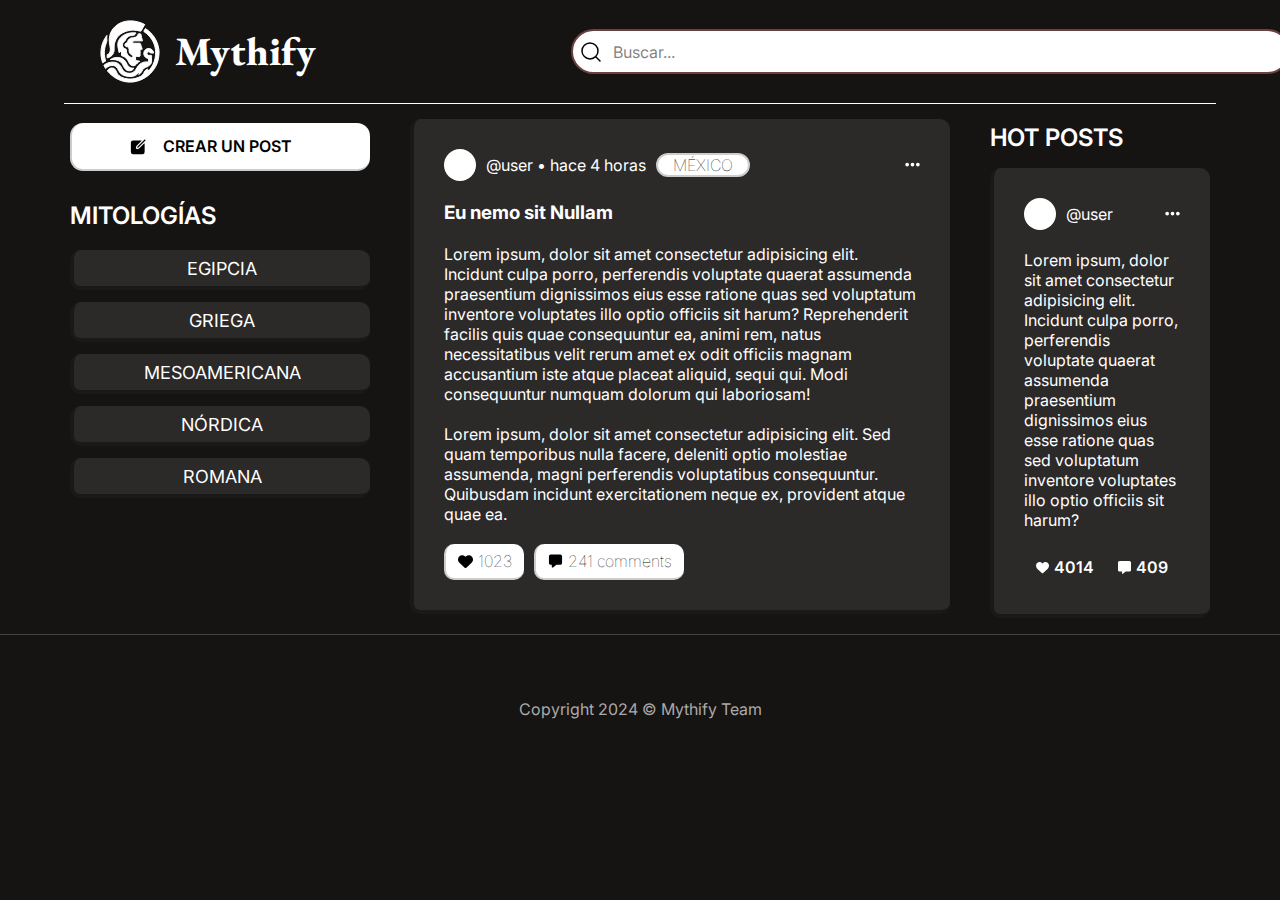
==== commit 839c7180: "Aside listo" ====
--- a/index.html
+++ b/index.html
@@ -22,10 +22,12 @@
 
   <body>
     <header class="post-header">
-      <div class="header-svg-container">
-        <img src="img/icon.svg" alt="Logo Mythify" class="header-svg" />
-        <span class="header-text">Mythify</span>
-      </div>
+      <a href="index.html">
+        <div class="header-svg-container">
+          <img src="img/icon.svg" alt="Logo Mythify" class="header-svg" />
+          <span class="header-text">Mythify</span>
+        </div>
+      </a>
       <div class="search-container">
         <input type="text" class="search-bar" placeholder="Buscar..." />
         <img src="img/search-icon.svg" alt="Buscar" class="search-icon" />
--- a/style/style.css
+++ b/style/style.css
@@ -1,5 +1,5 @@
 * {
-  font-family: "Segoe UI", Tahoma, Geneva, Verdana, sans-serif;
+  font-family: "Inter", Tahoma, Geneva, Verdana, sans-serif;
   margin: 0;
   padding: 0;
   box-sizing: border-box;
@@ -19,7 +19,7 @@
 .header-svg-container {
   display: flex; /* Permite centrar el SVG */
   align-items: center;
-  margin-right: 19px; /* Espacio entre el logo y el título */
+  margin-right: 15px; /* Espacio entre el logo y el título */
 }
 
 /* Control del tamaño del SVG */
@@ -221,9 +221,11 @@
 
 .btn-format:hover,
 .btn-format-black:hover,
-.btn-upload:hover {
-  cursor: pointer;
-  background-color: var(--hover-btn-color);
+.btn-upload:hover,
+.btn-mythology-select:hover,
+.btn-mythology:hover {
+	cursor: pointer;
+	background-color: var(--hover-btn-color);
 }
 
 #statue-img {
@@ -639,29 +641,27 @@
 .mythologies-list {
   display: grid;
   justify-content: center;
-  gap: 10px;
+  gap: 12px;
   width: 300px;
-}
-
-.btn-mythology {
-  width: 100%;
-}
+  margin-top: 10px;
+}
+
 
 .btn-mythology-select,
 .btn-mythology {
-  appearance: none; /* Oculta la flecha nativa */
-
-  border-width: 0 0 4px 4px;
-  border-style: solid;
-  border-color: var(--border-second-color);
-  font-size: 18px;
-  font-weight: 400;
-  background-color: #2c2929;
-  color: var(--letter-color);
-  width: 300px;
-  height: 40px;
-  border-radius: 10px;
-  text-align: center;
+	appearance: none;
+	/* Oculta la flecha nativa */
+	border-width: 0 0 4px 4px;
+	border-style: solid;
+	border-color: var(--border-second-color);
+	font-size: 18px;
+	font-weight: 400;
+	background-color: #2C2929;
+	color: var(--letter-color);
+	width: 300px;
+	height: 40px;
+	border-radius: 10px;
+	text-align: center;
 }
 
 .mythology-select:focus {
@@ -698,3 +698,10 @@
 .social-icons a:hover {
   color: #fff;
 }
+
+.mythologies-title{
+  font-size: 24px;
+  font-weight: 600;
+  color: var(--letter-color);
+  margin-bottom: 8px;
+}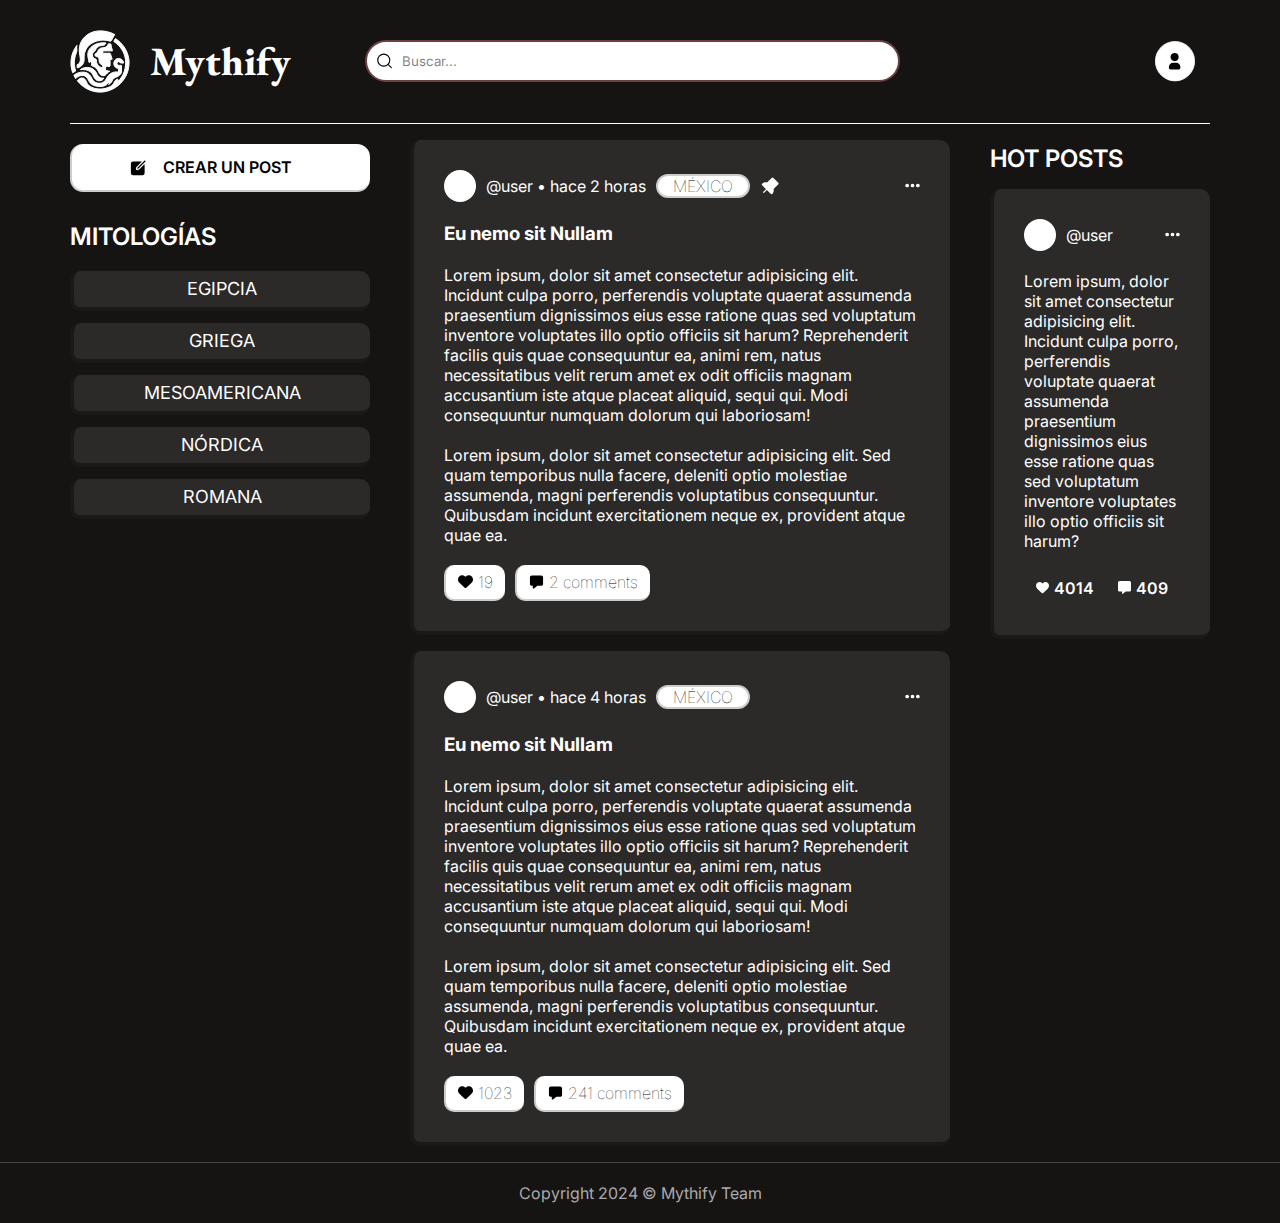
==== commit da970c1c: "small details" ====
--- a/index.html
+++ b/index.html
@@ -1,237 +1,196 @@
 <!DOCTYPE html>
 <html lang="en">
-  <head>
-    <meta charset="UTF-8" />
-    <meta name="description" content="" />
-    <meta name="viewport" content="width=device-width, initial-scale=1.0" />
-    <link rel="stylesheet" href="style/style.css" />
-    <link rel="preconnect" href="https://fonts.googleapis.com" />
-    <link rel="preconnect" href="https://fonts.gstatic.com" crossorigin />
-    <link
-      href="https://fonts.googleapis.com/css2?family=EB+Garamond:ital,wght@0,400..800;1,400..800&display=swap"
-      rel="stylesheet"
-    />
 
-    <link
-      href="https://fonts.googleapis.com/css2?family=Inter:ital,opsz,wght@0,14..32,100..900;1,14..32,100..900&display=swap"
-      rel="stylesheet"
-    />
-    <script src="script/script.js"></script>
-    <title>Mythify</title>
-  </head>
+<head>
+  <meta charset="UTF-8" />
+  <meta name="description" content="" />
+  <meta name="viewport" content="width=device-width, initial-scale=1.0" />
+  <link rel="stylesheet" href="style/style.css" />
+  <link rel="preconnect" href="https://fonts.googleapis.com" />
+  <link rel="preconnect" href="https://fonts.gstatic.com" crossorigin />
+  <link href="https://fonts.googleapis.com/css2?family=EB+Garamond:ital,wght@0,400..800;1,400..800&display=swap"
+    rel="stylesheet" />
+  <link
+    href="https://fonts.googleapis.com/css2?family=Inter:ital,opsz,wght@0,14..32,100..900;1,14..32,100..900&display=swap"
+    rel="stylesheet" />
+  <script defer src="script/script.js"></script>
+  <title>Mythify</title>
+</head>
 
-  <body>
-    <header class="post-header">
-      <a href="index.html">
-        <div class="header-svg-container">
-          <img src="img/icon.svg" alt="Logo Mythify" class="header-svg" />
-          <span class="header-text">Mythify</span>
+<body>
+  <header class="post-header">
+    <div class="header-svg-container">
+      <img src="img/icon.svg" alt="Logo Mythify" class="header-svg" />
+      <span class="header-text">Mythify</span>
+    </div>
+    <div class="search-bar-container">
+      <input type=" text" class="search-bar" placeholder="Buscar..." />
+      <img src="img/search-icon.svg" alt="Buscar" class="search-icon" />
+    </div>
+    <div class="container-avatar-header">
+      <img src="img/profile-pic.svg" alt="Profile Picture" class="profile-pic" />
+    </div>
+  </header>
+
+  <div class="post-container">
+    <aside class="left-aside">
+      <button class="btn-create-post">
+        <img src="img/post-pic.svg" alt="Profile Picture" class="post-pic" />
+        CREAR UN POST
+      </button>
+      <div class="mythologies-list">
+        <h2 class="mythologies-title">MITOLOGÍAS</h2>
+        <button class="btn-mythology">EGIPCIA</button>
+        <button class="btn-mythology">GRIEGA</button>
+
+        <select class="btn-mythology-select" id="mythologySelect">
+          <option value="" disabled selected hidden>MESOAMERICANA</option>
+          <option value="azteca.html">AZTECA</option>
+          <option value="maya.html">MAYA</option>
+        </select>
+
+        <button class="btn-mythology">NÓRDICA</button>
+        <button class="btn-mythology">ROMANA</button>
+      </div>
+    </aside>
+    <main>
+      <article class="article-post">
+        <div class="head-article-post">
+          <div class="left-head-article">
+            <div class="container-pfp-post">
+              <!-- <img src="img/bob.PNG" alt="" class="pfp-post"> -->
+            </div>
+            <span class="span-post-header">@user • hace 2 horas</span>
+            <span class="span-post-label">MÉXICO</span>
+            <img src="img/pin-white.svg" alt="">
+          </div>
+          <div class="right-head-article">
+            <img src="img/options-post.svg" alt="">
+          </div>
         </div>
-      </a>
-      <div class="search-container">
-        <input type="text" class="search-bar" placeholder="Buscar..." />
-        <img src="img/search-icon.svg" alt="Buscar" class="search-icon" />
-        <img
-          src="img/profile-pic.svg"
-          alt="Profile Picture"
-          class="profile-pic"
-        />
-      </div>
-      <div class="header-line"></div>
-      <!-- Línea horizontal -->
-    </header>
+        <h3>Eu nemo sit Nullam</h3>
+        <div class="content-post">
+          <p>
+            Lorem ipsum, dolor sit amet consectetur adipisicing elit. Incidunt
+            culpa porro, perferendis voluptate quaerat assumenda praesentium
+            dignissimos eius esse ratione quas sed voluptatum inventore
+            voluptates illo optio officiis sit harum? Reprehenderit facilis
+            quis quae consequuntur ea, animi rem, natus necessitatibus velit
+            rerum amet ex odit officiis magnam accusantium iste atque placeat
+            aliquid, sequi qui. Modi consequuntur numquam dolorum qui
+            laboriosam!
+          </p>
+          <br />
+          <p>
+            Lorem ipsum, dolor sit amet consectetur adipisicing elit. Sed quam
+            temporibus nulla facere, deleniti optio molestiae assumenda, magni
+            perferendis voluptatibus consequuntur. Quibusdam incidunt
+            exercitationem neque ex, provident atque quae ea.
+          </p>
+        </div>
+        <div class="footer-post">
+          <button class="btn-footer">
+            <img src="img/heart-black.svg" alt="">
+            19
+          </button>
+          <button class="btn-footer">
+            <img src="img/comments-black.svg" alt="">
+            2 comments
+          </button>
+        </div>
+      </article>
+      <article class="article-post">
+        <div class="head-article-post">
+          <div class="left-head-article">
+            <div class="container-pfp-post">
+              <!-- <img src="img/bob.PNG" alt="" class="pfp-post"> -->
+            </div>
+            <span class="span-post-header">@user • hace 4 horas</span>
+            <span class="span-post-label">MÉXICO</span>
+          </div>
+          <div class="right-head-article">
+            <img src="img/options-post.svg" alt="">
+          </div>
+        </div>
+        <h3>Eu nemo sit Nullam</h3>
+        <div class="content-post">
+          <p>
+            Lorem ipsum, dolor sit amet consectetur adipisicing elit. Incidunt
+            culpa porro, perferendis voluptate quaerat assumenda praesentium
+            dignissimos eius esse ratione quas sed voluptatum inventore
+            voluptates illo optio officiis sit harum? Reprehenderit facilis
+            quis quae consequuntur ea, animi rem, natus necessitatibus velit
+            rerum amet ex odit officiis magnam accusantium iste atque placeat
+            aliquid, sequi qui. Modi consequuntur numquam dolorum qui
+            laboriosam!
+          </p>
+          <br />
+          <p>
+            Lorem ipsum, dolor sit amet consectetur adipisicing elit. Sed quam
+            temporibus nulla facere, deleniti optio molestiae assumenda, magni
+            perferendis voluptatibus consequuntur. Quibusdam incidunt
+            exercitationem neque ex, provident atque quae ea.
+          </p>
+        </div>
+        <div class="footer-post">
+          <button class="btn-footer">
+            <img src="img/heart-black.svg" alt="">
+            1023
+          </button>
+          <button class="btn-footer">
+            <img src="img/comments-black.svg" alt="">
+            241 comments
+          </button>
+        </div>
+      </article>
+    </main>
+    <aside>
+      <h2 class="hot-posts-title">HOT POSTS</h2>
+      <article class="hot-post">
+        <div class="head-article-hot-posts">
+          <div class="left-head-article">
+            <div class="container-pfp-post">
+              <!-- <img src="img/bob.PNG" alt="" class="pfp-post"> -->
+            </div>
+            <span class="span-post-header">@user</span>
+          </div>
+          <div class="right-head-article">
+            <img src="img/options-post.svg" alt="">
+          </div>
+        </div>
+        <div class="content-post">
+          <p>
+            Lorem ipsum, dolor sit amet consectetur adipisicing elit. Incidunt
+            culpa porro, perferendis voluptate quaerat assumenda praesentium
+            dignissimos eius esse ratione quas sed voluptatum inventore
+            voluptates illo optio officiis sit harum?
+          </p>
+        </div>
+        <div class="footer-hot-post">
+          <button class="btn-footer-hot-post">
+            <img src="img/heart-white.svg" alt="">
+            4014
+          </button>
+          <button class="btn-footer-hot-post">
+            <img src="img/comments-white.svg" alt="">
+            409
+          </button>
+        </div>
+      </article>
+    </aside>
+  </div>
+  <footer>
+    <div class="footer-content">
+      <!-- <div class="social-icons">
+        <a href="#"><i class="fab fa-facebook"></i></a>
+        <a href="#"><i class="fab fa-instagram"></i></a>
+        <a href="#"><i class="fab fa-twitter"></i></a>
+        <a href="#"><i class="fab fa-twitch"></i></a>
+        <a href="#"><i class="fab fa-discord"></i></a>
+      </div> -->
+      <p>Copyright 2024 © Mythify Team</p>
+    </div>
+  </footer>
+</body>
 
-    <div class="post-container">
-      <aside class="left-aside">
-        <button class="btn-create-post">
-          <?xml version="1.0" ?><svg
-            viewBox="0 0 512 512"
-            width="20"
-            xmlns="http://www.w3.org/2000/svg"
-          >
-            <path
-              hd="M459.94,53.25a16.06,16.06,0,0,0-23.22-.56L424.35,65a8,8,0,0,0,0,11.31l11.34,11.32a8,8,0,0,0,11.34,0l12.06-12C465.19,69.54,465.76,59.62,459.94,53.25Z"
-            />
-            <path
-              d="M399.34,90,218.82,270.2a9,9,0,0,0-2.31,3.93L208.16,299a3.91,3.91,0,0,0,4.86,4.86l24.85-8.35a9,9,0,0,0,3.93-2.31L422,112.66A9,9,0,0,0,422,100L412.05,90A9,9,0,0,0,399.34,90Z"
-            />
-            <path
-              d="M386.34,193.66,264.45,315.79A41.08,41.08,0,0,1,247.58,326l-25.9,8.67a35.92,35.92,0,0,1-44.33-44.33l8.67-25.9a41.08,41.08,0,0,1,10.19-16.87L318.34,125.66A8,8,0,0,0,312.69,112H104a56,56,0,0,0-56,56V408a56,56,0,0,0,56,56H344a56,56,0,0,0,56-56V199.31A8,8,0,0,0,386.34,193.66Z"
-            />
-          </svg>
-          CREAR UN POST
-        </button>
-        <div
-          class="mythologies-list"
-          id="mythologySelect"
-          onchange="redirect()"
-        >
-          <h2 class="mythologies-title">MITOLOGÍAS</h2>
-          <button class="btn-mythology">EGIPCIA</button>
-          <button class="btn-mythology">GRIEGA</button>
-          <select class="btn-mythology-select">
-            <option value="" disabled selected hidden>MESOAMERICANA</option>
-            <option value="azteca.html">AZTECA</option>
-            <option value="maya.html">MAYA</option>
-          </select>
-          <button class="btn-mythology">NÓRDICA</button>
-          <button class="btn-mythology">ROMANA</button>
-        </div>
-      </aside>
-      <main>
-        <article class="article-post">
-          <div class="head-article-post">
-            <div class="left-head-article">
-              <div class="container-pfp-post">
-                <!-- <img src="img/bob.PNG" alt="" class="pfp-post"> -->
-              </div>
-              <span class="span-post-header">@user • hace 4 horas</span>
-              <span class="span-post-label">MÉXICO</span>
-            </div>
-            <div class="right-head-article">
-              <svg
-                xmlns="http://www.w3.org/2000/svg"
-                viewBox="0 0 448 512"
-                width="15"
-              >
-                <path
-                  fill="#ffffff"
-                  d="M8 256a56 56 0 1 1 112 0A56 56 0 1 1 8 256zm160 0a56 56 0 1 1 112 0 56 56 0 1 1 -112 0zm216-56a56 56 0 1 1 0 112 56 56 0 1 1 0-112z"
-                />
-              </svg>
-            </div>
-          </div>
-          <h3>Eu nemo sit Nullam</h3>
-          <div class="content-post">
-            <p>
-              Lorem ipsum, dolor sit amet consectetur adipisicing elit. Incidunt
-              culpa porro, perferendis voluptate quaerat assumenda praesentium
-              dignissimos eius esse ratione quas sed voluptatum inventore
-              voluptates illo optio officiis sit harum? Reprehenderit facilis
-              quis quae consequuntur ea, animi rem, natus necessitatibus velit
-              rerum amet ex odit officiis magnam accusantium iste atque placeat
-              aliquid, sequi qui. Modi consequuntur numquam dolorum qui
-              laboriosam!
-            </p>
-            <br />
-            <p>
-              Lorem ipsum, dolor sit amet consectetur adipisicing elit. Sed quam
-              temporibus nulla facere, deleniti optio molestiae assumenda, magni
-              perferendis voluptatibus consequuntur. Quibusdam incidunt
-              exercitationem neque ex, provident atque quae ea.
-            </p>
-          </div>
-          <div class="footer-post">
-            <button class="btn-footer">
-              <svg
-                xmlns="http://www.w3.org/2000/svg"
-                viewBox="0 0 512 512"
-                width="15"
-                height="15"
-              >
-                <path
-                  d="M47.6 300.4L228.3 469.1c7.5 7 17.4 10.9 27.7 10.9s20.2-3.9 27.7-10.9L464.4 300.4c30.4-28.3 47.6-68 47.6-109.5v-5.8c0-69.9-50.5-129.5-119.4-141C347 36.5 300.6 51.4 268 84L256 96 244 84c-32.6-32.6-79-47.5-124.6-39.9C50.5 55.6 0 115.2 0 185.1v5.8c0 41.5 17.2 81.2 47.6 109.5z"
-                />
-              </svg>
-              1023
-            </button>
-            <button class="btn-footer">
-              <?xml version="1.0" ?>
-              <!DOCTYPE svg PUBLIC '-//W3C//DTD SVG 1.1//EN' 'http://www.w3.org/Graphics/SVG/1.1/DTD/svg11.dtd'>
-              <svg
-                height="16px"
-                id="Layer_1"
-                style="enable-background: new 0 0 16 16"
-                version="1.1"
-                viewBox="0 0 16 16"
-                width="15px"
-                xml:space="preserve"
-                xmlns="http://www.w3.org/2000/svg"
-                xmlns:xlink="http://www.w3.org/1999/xlink"
-              >
-                <path
-                  d="M13,1H3C1.9,1,1,1.9,1,3v7c0,1.1,0.9,2,2,2h1v2c0,0.656,0.57,1,1,1c0.352,0,0.547-0.117,1-0.516L9,12h4c1.1,0,2-0.9,2-2V3  C15,1.9,14.1,1,13,1z"
-                />
-              </svg>
-              241 comments
-            </button>
-          </div>
-        </article>
-      </main>
-      <aside>
-        <h2 class="hot-posts-title">HOT POSTS</h2>
-        <article class="hot-post">
-          <div class="head-article-hot-posts">
-            <div class="left-head-article">
-              <div class="container-pfp-post">
-                <!-- <img src="img/bob.PNG" alt="" class="pfp-post"> -->
-              </div>
-              <span class="span-post-header">@user</span>
-            </div>
-            <div class="right-head-article">
-              <svg
-                xmlns="http://www.w3.org/2000/svg"
-                viewBox="0 0 448 512"
-                width="15"
-              >
-                <path
-                  fill="#ffffff"
-                  d="M8 256a56 56 0 1 1 112 0A56 56 0 1 1 8 256zm160 0a56 56 0 1 1 112 0 56 56 0 1 1 -112 0zm216-56a56 56 0 1 1 0 112 56 56 0 1 1 0-112z"
-                />
-              </svg>
-            </div>
-          </div>
-          <div class="content-post">
-            <p>
-              Lorem ipsum, dolor sit amet consectetur adipisicing elit. Incidunt
-              culpa porro, perferendis voluptate quaerat assumenda praesentium
-              dignissimos eius esse ratione quas sed voluptatum inventore
-              voluptates illo optio officiis sit harum?
-            </p>
-          </div>
-          <div class="footer-hot-post">
-            <button class="btn-footer-hot-post">
-              <svg
-                xmlns="http://www.w3.org/2000/svg"
-                viewBox="0 0 512 512"
-                width="13"
-              >
-                <path
-                  fill="#ffffff"
-                  d="M47.6 300.4L228.3 469.1c7.5 7 17.4 10.9 27.7 10.9s20.2-3.9 27.7-10.9L464.4 300.4c30.4-28.3 47.6-68 47.6-109.5v-5.8c0-69.9-50.5-129.5-119.4-141C347 36.5 300.6 51.4 268 84L256 96 244 84c-32.6-32.6-79-47.5-124.6-39.9C50.5 55.6 0 115.2 0 185.1v5.8c0 41.5 17.2 81.2 47.6 109.5z"
-                />
-              </svg>
-              4014
-            </button>
-            <button class="btn-footer-hot-post">
-              <svg
-                viewBox="0 0 512 512"
-                xmlns="http://www.w3.org/2000/svg"
-                width="13"
-              >
-                <path
-                  d="M448 0H64C28.7 0 0 28.7 0 64v288c0 35.3 28.7 64 64 64h96v84c0 9.8 11.2 15.5 19.1 9.7L304 416h144c35.3 0 64-28.7 64-64V64c0-35.3-28.7-64-64-64z"
-                  fill="#ffffff"
-                  class="fill-000000"
-                ></path>
-              </svg>
-              409
-            </button>
-          </div>
-        </article>
-      </aside>
-    </div>
-    <footer>
-      <div class="footer-content">
-        <div class="social-icons">
-          <a href="#"><i class="fab fa-facebook"></i></a>
-          <a href="#"><i class="fab fa-instagram"></i></a>
-          <a href="#"><i class="fab fa-twitter"></i></a>
-          <a href="#"><i class="fab fa-twitch"></i></a>
-          <a href="#"><i class="fab fa-discord"></i></a>
-        </div>
-        <p>Copyright 2024 © Mythify Team</p>
-      </div>
-    </footer>
-  </body>
-</html>
+</html>--- a/style/style.css
+++ b/style/style.css
@@ -6,103 +6,99 @@
 }
 
 .post-header {
-  display: flex; /* Habilita flexbox */
-  justify-content: space-between; /* Espacia los elementos */
-  align-items: center; /* Centra verticalmente */
-  position: relative; /* Necesario para los elementos posicionados absolutamente */
-  background-color: #161313; /* Color de fondo del header */
-  height: 103px; /* Altura del header */
-  padding: 0 100px; /* Padding de 100px a la derecha e izquierda */
+  margin: auto;
+  border-bottom: 1px solid white;
+  width: 89%;
+  display: flex;
+  justify-content: space-between;
+  align-items: center;
+  padding: 30px 0;
 }
 
 /* Contenedor para el SVG */
 .header-svg-container {
-  display: flex; /* Permite centrar el SVG */
-  align-items: center;
+  width: 25%;
+  gap: 20px;
+  display: flex;
+  align-items: center;
+}
+
+.container-avatar-header {
+  display: flex;
+  justify-content: flex-end;
+  width: 25%;
   margin-right: 15px; /* Espacio entre el logo y el título */
 }
 
 /* Control del tamaño del SVG */
 .header-svg {
-  width: 60px; /* Controla el ancho del logo */
-  height: auto; /* Mantiene la proporción */
-  margin-right: 15px;
+  width: 60px;
 }
 
 .header-text {
   font-family: "EB Garamond", serif;
   color: white;
   font-size: 40px;
-  font-weight: 900;
-  line-height: 1;
-  margin-right: 240px;
-}
-
-.header-line {
-  width: 90%;
-  max-width: 2000px;
-  height: 0.2px;
+  font-weight: var(--font-weight-super-strong);
+}
+
+.search-bar {
+  padding: 5px;
+  border: none;
+  width: 100%;
+  display: flex;
+  align-items: center;
+}
+
+.search-bar-container {
+  gap: 5px;
+  justify-content: center;
+  display: flex;
+  flex-direction: row-reverse;
+  width: 47%;
+  border: 2px solid rgb(109, 64, 64);
+  border-radius: 30px;
   background-color: white;
-  position: absolute;
-  bottom: 0;
-  left: 50%;
-  transform: translateX(-50%);
-}
-
-.search-container {
-  position: relative; /* Necesario para posicionar el ícono dentro del input */
-  flex: 1; /* Ocupa el espacio disponible */
-  display: flex; /* Habilita flexbox para alinear elementos dentro */
-  align-items: center; /* Alinea verticalmente */
-}
-
-.search-bar {
-  width: 719px; /* Ancho de la barra de búsqueda */
-  height: 45px; /* Alto de la barra de búsqueda */
-  padding: 10px 40px; /* Espaciado interno, izquierda y derecha para el ícono */
-  border: 2px solid rgb(109, 64, 64); /* Borde de la barra de búsqueda */
-  border-radius: 30px; /* Bordes redondeados */
-  background-color: white; /* Fondo blanco */
-  color: gray; /* Color del texto (gris) */
-  font-size: 16px; /* Tamaño de la fuente */
-  transition: border 0.3s; /* Transición suave para el borde */
-  margin-right: 490px; /* Espacio a la derecha para el ícono */
+  color: gray;
+  font-size: 16px;
+  padding: 6px 10px;
 }
 
 .search-icon {
-  position: absolute; /* Permite posicionar el ícono en relación al contenedor */
-  left: 10px; /* Espacio desde el borde izquierdo del input */
-  top: 50%; /* Centra verticalmente el ícono */
-  transform: translateY(-50%); /* Ajusta la posición del ícono */
-  width: 20px; /* Ajusta el tamaño del ícono */
-  height: auto; /* Mantiene la proporción */
+  width: 15px;
 }
 
 /* Estilo para el placeholder */
 .search-bar::placeholder {
-  color: rgba(0, 0, 0, 0.5); /* Color gris claro para el placeholder */
+  color: rgba(0, 0, 0, 0.5);
+  /* Color gris claro para el placeholder */
 }
 
 .search-bar:focus {
-  outline: none; /* Quita el borde de enfoque */
-  border-color: #6b6a6a; /* Color del borde al enfocarse */
+  outline: none;
+  /* Quita el borde de enfoque */
+  border-color: #6b6a6a;
+  /* Color del borde al enfocarse */
 }
 
 .profile-container {
-  display: flex; /* Permite alinear la imagen y el texto */
-  align-items: center; /* Centra verticalmente */
-  margin-left: 20px; /* Espacio a la izquierda de la imagen de perfil */
+  display: flex;
+  /* Permite alinear la imagen y el texto */
+  align-items: center;
+  /* Centra verticalmente */
+  margin-left: 20px;
+  /* Espacio a la izquierda de la imagen de perfil */
 }
 
 .profile-pic {
-  width: 40px; /* Ajusta el tamaño de la imagen de perfil */
-  height: auto; /* Mantiene la proporción */
-  margin-right: 20px; /* Espacio de 20px entre la imagen y el texto */
+  width: 40px;
 }
 
 .username {
-  color: white; /* Color del texto del usuario */
-  font-size: 16px; /* Tamaño del texto */
+  color: white;
+  /* Color del texto del usuario */
+  font-size: 16px;
+  /* Tamaño del texto */
 }
 
 body {
@@ -127,6 +123,7 @@
   --font-weight-light: 100;
   --font-weight-medium: 600;
   --font-weight-strong: 700;
+  --font-weight-super-strong: 900;
 }
 
 input[type="file"] {
@@ -540,9 +537,14 @@
   /* transition: transform 0ms ease; */
 }
 
-.hot-post:hover {
+.hot-post:hover, .btn-mythology:hover, .btn-mythology-select:hover {
   cursor: pointer;
   transform: scale(1.01);
+}
+
+.article-post:hover {
+  cursor: pointer;
+  transform: scale(1.003);
 }
 
 .head-article-hot-posts {
@@ -552,7 +554,9 @@
   display: flex;
 }
 
+/* Esto está medio weird, a lo mejor lo termino cambiando por un label/p ya que no tiene botones los hotposts */
 .btn-footer-hot-post {
+  cursor: pointer;
   color: var(--letter-color);
   gap: 5px;
   align-items: center;
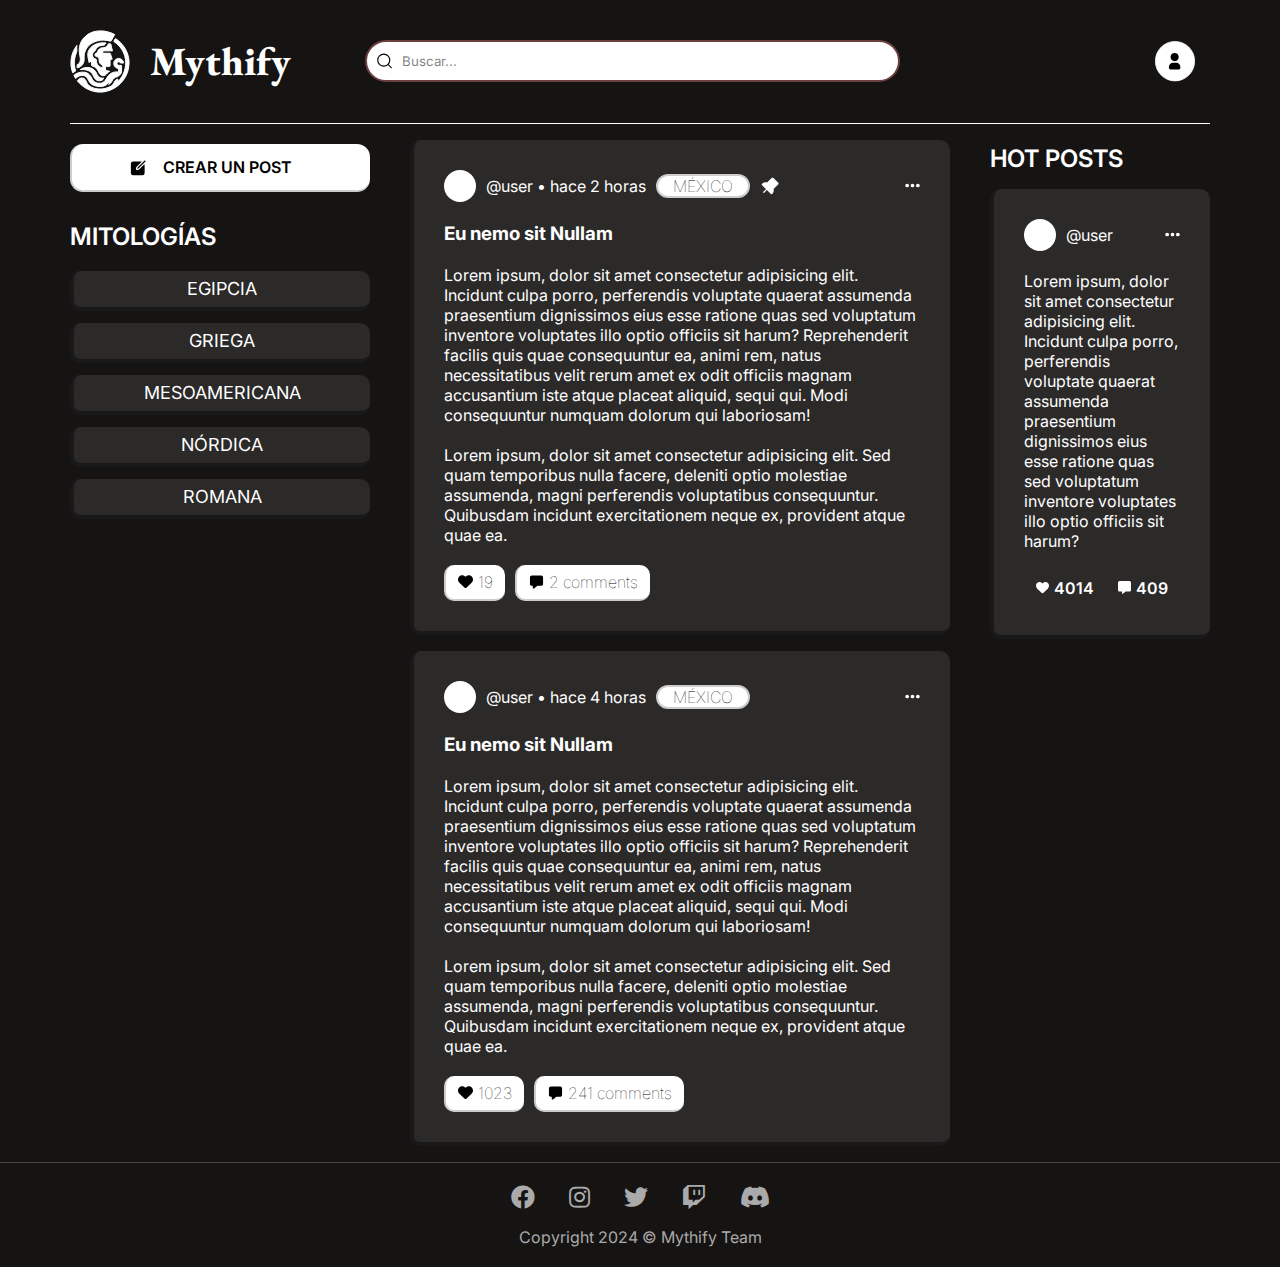
==== commit 13748940: "lol" ====
--- a/index.html
+++ b/index.html
@@ -13,6 +13,7 @@
   <link
     href="https://fonts.googleapis.com/css2?family=Inter:ital,opsz,wght@0,14..32,100..900;1,14..32,100..900&display=swap"
     rel="stylesheet" />
+	<link rel="stylesheet" href="https://cdnjs.cloudflare.com/ajax/libs/font-awesome/5.15.4/css/all.min.css">
   <script defer src="script/script.js"></script>
   <title>Mythify</title>
 </head>
@@ -181,13 +182,13 @@
   </div>
   <footer>
     <div class="footer-content">
-      <!-- <div class="social-icons">
+    	<div class="social-icons">
         <a href="#"><i class="fab fa-facebook"></i></a>
         <a href="#"><i class="fab fa-instagram"></i></a>
         <a href="#"><i class="fab fa-twitter"></i></a>
         <a href="#"><i class="fab fa-twitch"></i></a>
         <a href="#"><i class="fab fa-discord"></i></a>
-      </div> -->
+        </div> 
       <p>Copyright 2024 © Mythify Team</p>
     </div>
   </footer>
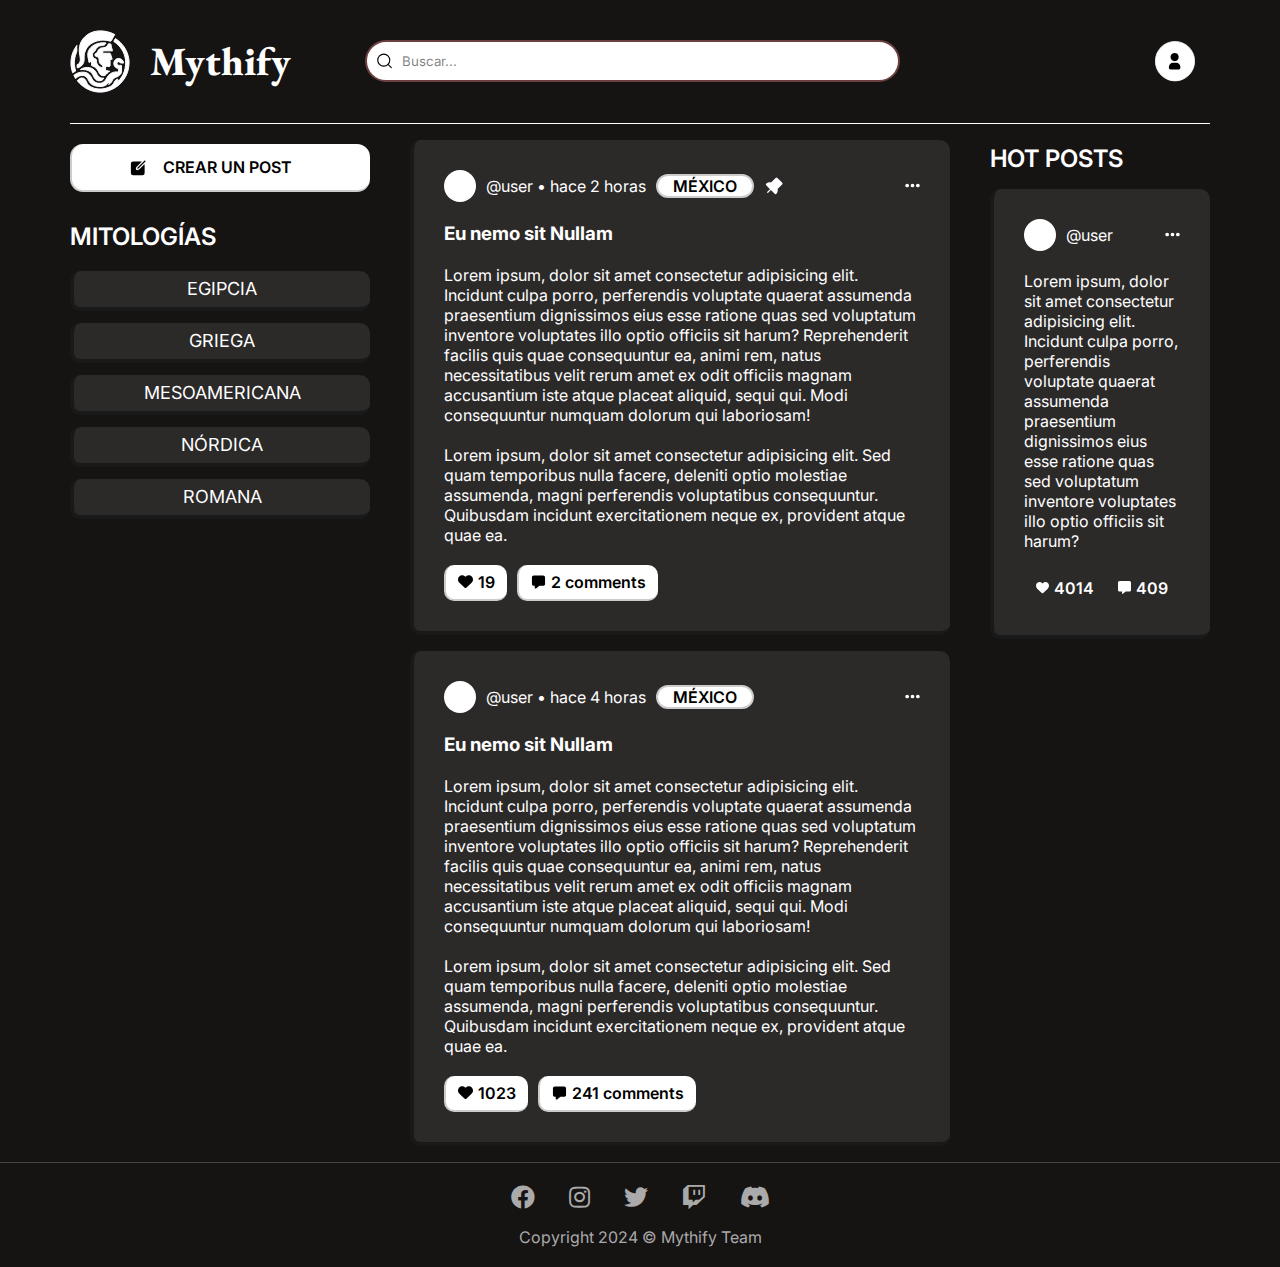
==== commit 3bd645b5: "sección de ver post especifico terminado" ====
--- a/index.html
+++ b/index.html
@@ -13,7 +13,7 @@
   <link
     href="https://fonts.googleapis.com/css2?family=Inter:ital,opsz,wght@0,14..32,100..900;1,14..32,100..900&display=swap"
     rel="stylesheet" />
-	<link rel="stylesheet" href="https://cdnjs.cloudflare.com/ajax/libs/font-awesome/5.15.4/css/all.min.css">
+  <link rel="stylesheet" href="https://cdnjs.cloudflare.com/ajax/libs/font-awesome/5.15.4/css/all.min.css">
   <script defer src="script/script.js"></script>
   <title>Mythify</title>
 </head>
@@ -182,13 +182,13 @@
   </div>
   <footer>
     <div class="footer-content">
-    	<div class="social-icons">
+      <div class="social-icons">
         <a href="#"><i class="fab fa-facebook"></i></a>
         <a href="#"><i class="fab fa-instagram"></i></a>
         <a href="#"><i class="fab fa-twitter"></i></a>
         <a href="#"><i class="fab fa-twitch"></i></a>
         <a href="#"><i class="fab fa-discord"></i></a>
-        </div> 
+      </div>
       <p>Copyright 2024 © Mythify Team</p>
     </div>
   </footer>
--- a/style/style.css
+++ b/style/style.css
@@ -27,7 +27,8 @@
   display: flex;
   justify-content: flex-end;
   width: 25%;
-  margin-right: 15px; /* Espacio entre el logo y el título */
+  margin-right: 15px;
+  /* Espacio entre el logo y el título */
 }
 
 /* Control del tamaño del SVG */
@@ -221,8 +222,8 @@
 .btn-upload:hover,
 .btn-mythology-select:hover,
 .btn-mythology:hover {
-	cursor: pointer;
-	background-color: var(--hover-btn-color);
+  cursor: pointer;
+  background-color: var(--hover-btn-color);
 }
 
 #statue-img {
@@ -447,7 +448,7 @@
   display: flex;
 }
 
-.article-post h3 {
+.article-post h3, .comment-post h3, .second-comment-post h3 {
   padding: 20px 0;
 }
 
@@ -475,7 +476,7 @@
   padding: 0 15px;
   color: var(--black-color);
   background-color: var(--letter-color);
-  font-weight: var(--font-weight-light);
+  font-weight: var(--font-weight-medium);
 }
 
 .article-post {
@@ -508,11 +509,12 @@
   background-color: var(--letter-color);
   border-radius: 10px;
   padding: 7px 12px;
-  font-weight: var(--font-weight-light);
+  font-weight: var(--font-weight-medium);
 }
 
 .btn-footer:hover,
-.btn-create-post:hover {
+.btn-create-post:hover,
+.add-comment:hover {
   cursor: pointer;
   background-color: var(--border-white-color);
 }
@@ -653,19 +655,19 @@
 
 .btn-mythology-select,
 .btn-mythology {
-	appearance: none;
-	/* Oculta la flecha nativa */
-	border-width: 0 0 4px 4px;
-	border-style: solid;
-	border-color: var(--border-second-color);
-	font-size: 18px;
-	font-weight: 400;
-	background-color: #2C2929;
-	color: var(--letter-color);
-	width: 300px;
-	height: 40px;
-	border-radius: 10px;
-	text-align: center;
+  appearance: none;
+  /* Oculta la flecha nativa */
+  border-width: 0 0 4px 4px;
+  border-style: solid;
+  border-color: var(--border-second-color);
+  font-size: 18px;
+  font-weight: 400;
+  background-color: #2C2929;
+  color: var(--letter-color);
+  width: 300px;
+  height: 40px;
+  border-radius: 10px;
+  text-align: center;
 }
 
 .mythology-select:focus {
@@ -703,9 +705,79 @@
   color: #fff;
 }
 
-.mythologies-title{
+.mythologies-title {
   font-size: 24px;
   font-weight: 600;
   color: var(--letter-color);
   margin-bottom: 8px;
+}
+
+.svg-btn {
+  align-self: center;
+}
+
+.add-comment {
+  gap: 10px;
+  justify-content: center;
+  display: flex;
+  border-width: 0 0 4px 4px;
+  border-style: solid;
+  border-color: var(--border-second-color);
+  font-size: var(--font-size-small);
+  background-color: var(--letter-color);
+  margin: 20px 0 0 0;
+  width: 20%;
+  border-radius: 50px;
+  padding: 12px;
+  font-weight: var(--font-weight-medium);
+}
+
+.comment-post {
+  border-width: 0 0 4px 4px;
+  border-style: solid;
+  border-color: var(--border-second-color);
+  padding: 0 30px;
+  width: 100%;
+  background-color: var(--second-color);
+  border-radius: 10px;
+  margin: 20px 0;
+}
+
+.second-comment-post {
+  border-width: 0 0 4px 4px;
+  border-style: solid;
+  border-color: var(--border-second-color);
+  padding: 0 30px;
+  width: 90%;
+  background-color: var(--second-color);
+  border-radius: 10px;
+  margin: 20px 0;
+}
+
+.container-comments {
+  display: flex;
+  align-items: flex-end;
+  flex-direction: column;
+  width: 100%;
+}
+
+.group-footer-btn {
+  gap: 10px;
+  display: flex;
+}
+
+.footer-comments {
+  padding: 20px 0 30px 0;
+  gap: 10px;
+  align-content: center;
+  justify-content: space-between;
+  display: flex;
+}
+
+.order-comments {
+  font-weight: var(--font-weight-light);
+}
+
+.content-comment-post {
+  margin: 20px 0 0 0;
 }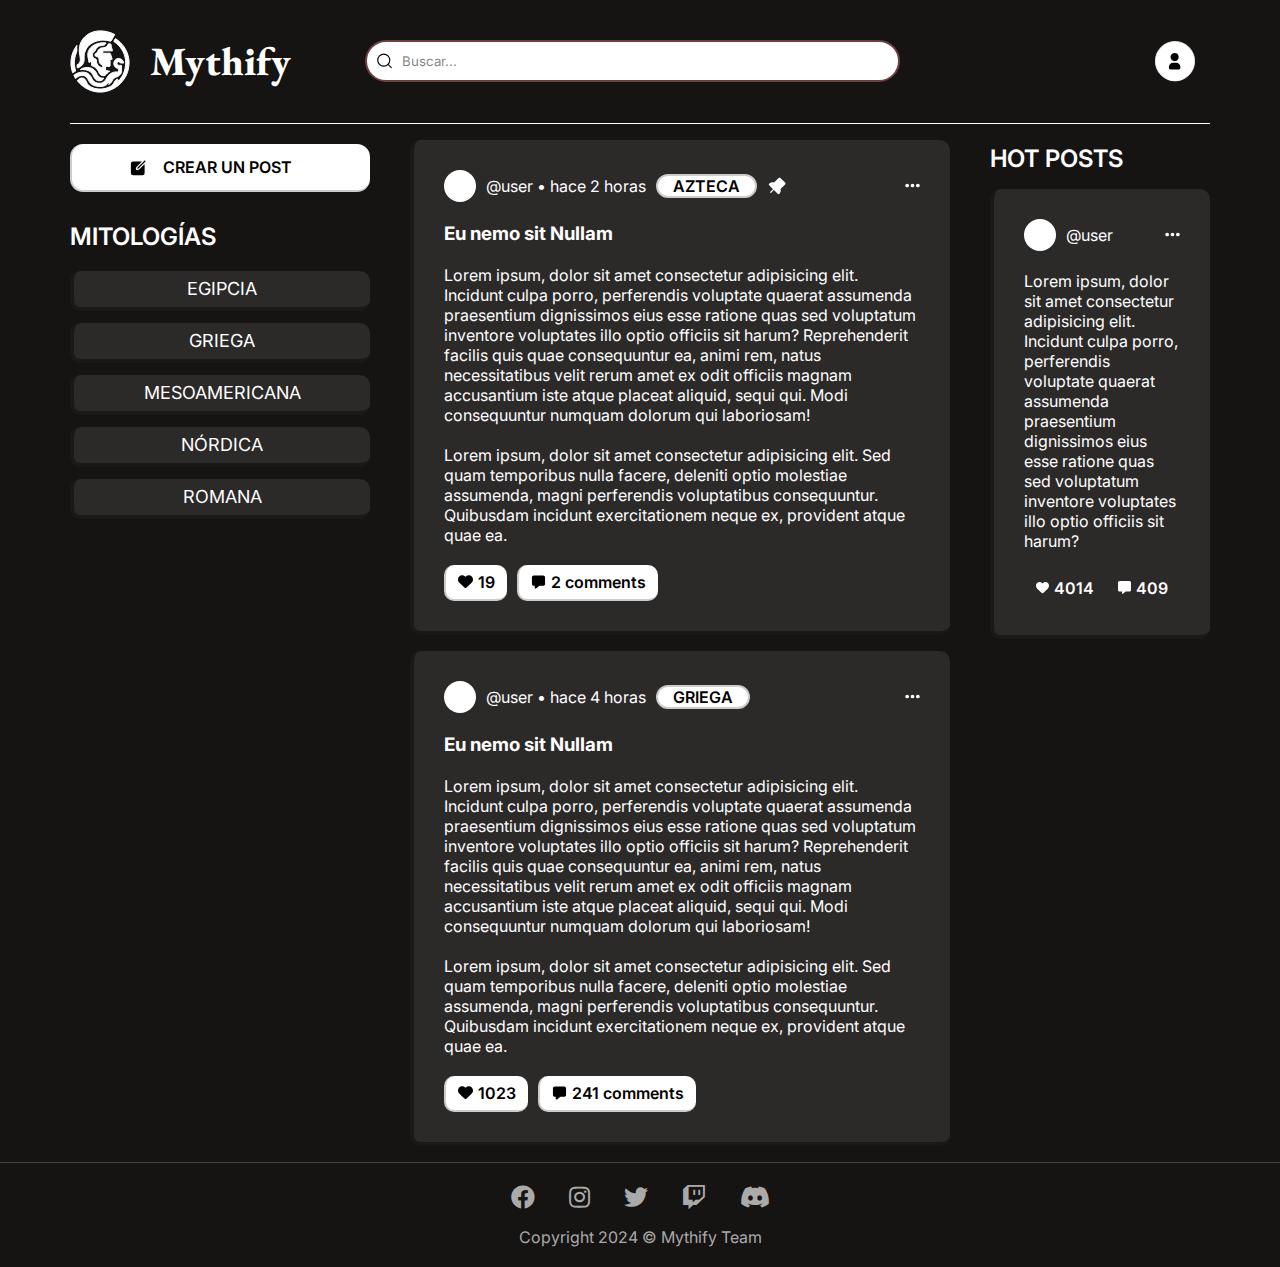
==== commit dddeecd0: "Nombres de mitologías" ====
--- a/index.html
+++ b/index.html
@@ -1,197 +1,205 @@
 <!DOCTYPE html>
-<html lang="en">
-
-<head>
-  <meta charset="UTF-8" />
-  <meta name="description" content="" />
-  <meta name="viewport" content="width=device-width, initial-scale=1.0" />
-  <link rel="stylesheet" href="style/style.css" />
-  <link rel="preconnect" href="https://fonts.googleapis.com" />
-  <link rel="preconnect" href="https://fonts.gstatic.com" crossorigin />
-  <link href="https://fonts.googleapis.com/css2?family=EB+Garamond:ital,wght@0,400..800;1,400..800&display=swap"
-    rel="stylesheet" />
-  <link
-    href="https://fonts.googleapis.com/css2?family=Inter:ital,opsz,wght@0,14..32,100..900;1,14..32,100..900&display=swap"
-    rel="stylesheet" />
-  <link rel="stylesheet" href="https://cdnjs.cloudflare.com/ajax/libs/font-awesome/5.15.4/css/all.min.css">
-  <script defer src="script/script.js"></script>
-  <title>Mythify</title>
-</head>
-
-<body>
-  <header class="post-header">
-    <div class="header-svg-container">
-      <img src="img/icon.svg" alt="Logo Mythify" class="header-svg" />
-      <span class="header-text">Mythify</span>
+<html lang="es">
+  <head>
+    <meta charset="UTF-8" />
+    <meta name="description" content="" />
+    <meta name="viewport" content="width=device-width, initial-scale=1.0" />
+    <link rel="stylesheet" href="style/style.css" />
+    <link rel="preconnect" href="https://fonts.googleapis.com" />
+    <link rel="preconnect" href="https://fonts.gstatic.com" crossorigin />
+    <link
+      href="https://fonts.googleapis.com/css2?family=EB+Garamond:ital,wght@0,400..800;1,400..800&display=swap"
+      rel="stylesheet"
+    />
+    <link
+      href="https://fonts.googleapis.com/css2?family=Inter:ital,opsz,wght@0,14..32,100..900;1,14..32,100..900&display=swap"
+      rel="stylesheet"
+    />
+    <link
+      rel="stylesheet"
+      href="https://cdnjs.cloudflare.com/ajax/libs/font-awesome/5.15.4/css/all.min.css"
+    />
+    <script defer src="script/script.js"></script>
+    <title>Mythify</title>
+  </head>
+
+  <body>
+    <header class="post-header">
+      <div class="header-svg-container">
+        <img src="img/icon.svg" alt="Logo Mythify" class="header-svg" />
+        <span class="header-text">Mythify</span>
+      </div>
+      <div class="search-bar-container">
+        <input type=" text" class="search-bar" placeholder="Buscar..." />
+        <img src="img/search-icon.svg" alt="Buscar" class="search-icon" />
+      </div>
+      <div class="container-avatar-header">
+        <img
+          src="img/profile-pic.svg"
+          alt="Profile Picture"
+          class="profile-pic"
+        />
+      </div>
+    </header>
+
+    <div class="post-container">
+      <aside class="left-aside">
+        <button class="btn-create-post">
+          <img src="img/post-pic.svg" alt="Profile Picture" class="post-pic" />
+          CREAR UN POST
+        </button>
+        <div class="mythologies-list">
+          <h2 class="mythologies-title">MITOLOGÍAS</h2>
+          <button class="btn-mythology">EGIPCIA</button>
+          <button class="btn-mythology">GRIEGA</button>
+
+          <select class="btn-mythology-select" id="mythologySelect">
+            <option value="" disabled selected hidden>MESOAMERICANA</option>
+            <option value="azteca.html">AZTECA</option>
+            <option value="maya.html">MAYA</option>
+          </select>
+
+          <button class="btn-mythology">NÓRDICA</button>
+          <button class="btn-mythology">ROMANA</button>
+        </div>
+      </aside>
+      <main>
+        <article class="article-post">
+          <div class="head-article-post">
+            <div class="left-head-article">
+              <div class="container-pfp-post">
+                <!-- <img src="img/bob.PNG" alt="" class="pfp-post"> -->
+              </div>
+              <span class="span-post-header">@user • hace 2 horas</span>
+              <span class="span-post-label">AZTECA</span>
+              <img src="img/pin-white.svg" alt="" />
+            </div>
+            <div class="right-head-article">
+              <img src="img/options-post.svg" alt="" />
+            </div>
+          </div>
+          <h3>Eu nemo sit Nullam</h3>
+          <div class="content-post">
+            <p>
+              Lorem ipsum, dolor sit amet consectetur adipisicing elit. Incidunt
+              culpa porro, perferendis voluptate quaerat assumenda praesentium
+              dignissimos eius esse ratione quas sed voluptatum inventore
+              voluptates illo optio officiis sit harum? Reprehenderit facilis
+              quis quae consequuntur ea, animi rem, natus necessitatibus velit
+              rerum amet ex odit officiis magnam accusantium iste atque placeat
+              aliquid, sequi qui. Modi consequuntur numquam dolorum qui
+              laboriosam!
+            </p>
+            <br />
+            <p>
+              Lorem ipsum, dolor sit amet consectetur adipisicing elit. Sed quam
+              temporibus nulla facere, deleniti optio molestiae assumenda, magni
+              perferendis voluptatibus consequuntur. Quibusdam incidunt
+              exercitationem neque ex, provident atque quae ea.
+            </p>
+          </div>
+          <div class="footer-post">
+            <button class="btn-footer">
+              <img src="img/heart-black.svg" alt="" />
+              19
+            </button>
+            <button class="btn-footer">
+              <img src="img/comments-black.svg" alt="" />
+              2 comments
+            </button>
+          </div>
+        </article>
+        <article class="article-post">
+          <div class="head-article-post">
+            <div class="left-head-article">
+              <div class="container-pfp-post">
+                <!-- <img src="img/bob.PNG" alt="" class="pfp-post"> -->
+              </div>
+              <span class="span-post-header">@user • hace 4 horas</span>
+              <span class="span-post-label">GRIEGA</span>
+            </div>
+            <div class="right-head-article">
+              <img src="img/options-post.svg" alt="" />
+            </div>
+          </div>
+          <h3>Eu nemo sit Nullam</h3>
+          <div class="content-post">
+            <p>
+              Lorem ipsum, dolor sit amet consectetur adipisicing elit. Incidunt
+              culpa porro, perferendis voluptate quaerat assumenda praesentium
+              dignissimos eius esse ratione quas sed voluptatum inventore
+              voluptates illo optio officiis sit harum? Reprehenderit facilis
+              quis quae consequuntur ea, animi rem, natus necessitatibus velit
+              rerum amet ex odit officiis magnam accusantium iste atque placeat
+              aliquid, sequi qui. Modi consequuntur numquam dolorum qui
+              laboriosam!
+            </p>
+            <br />
+            <p>
+              Lorem ipsum, dolor sit amet consectetur adipisicing elit. Sed quam
+              temporibus nulla facere, deleniti optio molestiae assumenda, magni
+              perferendis voluptatibus consequuntur. Quibusdam incidunt
+              exercitationem neque ex, provident atque quae ea.
+            </p>
+          </div>
+          <div class="footer-post">
+            <button class="btn-footer">
+              <img src="img/heart-black.svg" alt="" />
+              1023
+            </button>
+            <button class="btn-footer">
+              <img src="img/comments-black.svg" alt="" />
+              241 comments
+            </button>
+          </div>
+        </article>
+      </main>
+      <aside>
+        <h2 class="hot-posts-title">HOT POSTS</h2>
+        <article class="hot-post">
+          <div class="head-article-hot-posts">
+            <div class="left-head-article">
+              <div class="container-pfp-post">
+                <!-- <img src="img/bob.PNG" alt="" class="pfp-post"> -->
+              </div>
+              <span class="span-post-header">@user</span>
+            </div>
+            <div class="right-head-article">
+              <img src="img/options-post.svg" alt="" />
+            </div>
+          </div>
+          <div class="content-post">
+            <p>
+              Lorem ipsum, dolor sit amet consectetur adipisicing elit. Incidunt
+              culpa porro, perferendis voluptate quaerat assumenda praesentium
+              dignissimos eius esse ratione quas sed voluptatum inventore
+              voluptates illo optio officiis sit harum?
+            </p>
+          </div>
+          <div class="footer-hot-post">
+            <button class="btn-footer-hot-post">
+              <img src="img/heart-white.svg" alt="" />
+              4014
+            </button>
+            <button class="btn-footer-hot-post">
+              <img src="img/comments-white.svg" alt="" />
+              409
+            </button>
+          </div>
+        </article>
+      </aside>
     </div>
-    <div class="search-bar-container">
-      <input type=" text" class="search-bar" placeholder="Buscar..." />
-      <img src="img/search-icon.svg" alt="Buscar" class="search-icon" />
-    </div>
-    <div class="container-avatar-header">
-      <img src="img/profile-pic.svg" alt="Profile Picture" class="profile-pic" />
-    </div>
-  </header>
-
-  <div class="post-container">
-    <aside class="left-aside">
-      <button class="btn-create-post">
-        <img src="img/post-pic.svg" alt="Profile Picture" class="post-pic" />
-        CREAR UN POST
-      </button>
-      <div class="mythologies-list">
-        <h2 class="mythologies-title">MITOLOGÍAS</h2>
-        <button class="btn-mythology">EGIPCIA</button>
-        <button class="btn-mythology">GRIEGA</button>
-
-        <select class="btn-mythology-select" id="mythologySelect">
-          <option value="" disabled selected hidden>MESOAMERICANA</option>
-          <option value="azteca.html">AZTECA</option>
-          <option value="maya.html">MAYA</option>
-        </select>
-
-        <button class="btn-mythology">NÓRDICA</button>
-        <button class="btn-mythology">ROMANA</button>
-      </div>
-    </aside>
-    <main>
-      <article class="article-post">
-        <div class="head-article-post">
-          <div class="left-head-article">
-            <div class="container-pfp-post">
-              <!-- <img src="img/bob.PNG" alt="" class="pfp-post"> -->
-            </div>
-            <span class="span-post-header">@user • hace 2 horas</span>
-            <span class="span-post-label">MÉXICO</span>
-            <img src="img/pin-white.svg" alt="">
-          </div>
-          <div class="right-head-article">
-            <img src="img/options-post.svg" alt="">
-          </div>
+    <footer>
+      <div class="footer-content">
+        <div class="social-icons">
+          <a href="#"><i class="fab fa-facebook"></i></a>
+          <a href="#"><i class="fab fa-instagram"></i></a>
+          <a href="#"><i class="fab fa-twitter"></i></a>
+          <a href="#"><i class="fab fa-twitch"></i></a>
+          <a href="#"><i class="fab fa-discord"></i></a>
         </div>
-        <h3>Eu nemo sit Nullam</h3>
-        <div class="content-post">
-          <p>
-            Lorem ipsum, dolor sit amet consectetur adipisicing elit. Incidunt
-            culpa porro, perferendis voluptate quaerat assumenda praesentium
-            dignissimos eius esse ratione quas sed voluptatum inventore
-            voluptates illo optio officiis sit harum? Reprehenderit facilis
-            quis quae consequuntur ea, animi rem, natus necessitatibus velit
-            rerum amet ex odit officiis magnam accusantium iste atque placeat
-            aliquid, sequi qui. Modi consequuntur numquam dolorum qui
-            laboriosam!
-          </p>
-          <br />
-          <p>
-            Lorem ipsum, dolor sit amet consectetur adipisicing elit. Sed quam
-            temporibus nulla facere, deleniti optio molestiae assumenda, magni
-            perferendis voluptatibus consequuntur. Quibusdam incidunt
-            exercitationem neque ex, provident atque quae ea.
-          </p>
-        </div>
-        <div class="footer-post">
-          <button class="btn-footer">
-            <img src="img/heart-black.svg" alt="">
-            19
-          </button>
-          <button class="btn-footer">
-            <img src="img/comments-black.svg" alt="">
-            2 comments
-          </button>
-        </div>
-      </article>
-      <article class="article-post">
-        <div class="head-article-post">
-          <div class="left-head-article">
-            <div class="container-pfp-post">
-              <!-- <img src="img/bob.PNG" alt="" class="pfp-post"> -->
-            </div>
-            <span class="span-post-header">@user • hace 4 horas</span>
-            <span class="span-post-label">MÉXICO</span>
-          </div>
-          <div class="right-head-article">
-            <img src="img/options-post.svg" alt="">
-          </div>
-        </div>
-        <h3>Eu nemo sit Nullam</h3>
-        <div class="content-post">
-          <p>
-            Lorem ipsum, dolor sit amet consectetur adipisicing elit. Incidunt
-            culpa porro, perferendis voluptate quaerat assumenda praesentium
-            dignissimos eius esse ratione quas sed voluptatum inventore
-            voluptates illo optio officiis sit harum? Reprehenderit facilis
-            quis quae consequuntur ea, animi rem, natus necessitatibus velit
-            rerum amet ex odit officiis magnam accusantium iste atque placeat
-            aliquid, sequi qui. Modi consequuntur numquam dolorum qui
-            laboriosam!
-          </p>
-          <br />
-          <p>
-            Lorem ipsum, dolor sit amet consectetur adipisicing elit. Sed quam
-            temporibus nulla facere, deleniti optio molestiae assumenda, magni
-            perferendis voluptatibus consequuntur. Quibusdam incidunt
-            exercitationem neque ex, provident atque quae ea.
-          </p>
-        </div>
-        <div class="footer-post">
-          <button class="btn-footer">
-            <img src="img/heart-black.svg" alt="">
-            1023
-          </button>
-          <button class="btn-footer">
-            <img src="img/comments-black.svg" alt="">
-            241 comments
-          </button>
-        </div>
-      </article>
-    </main>
-    <aside>
-      <h2 class="hot-posts-title">HOT POSTS</h2>
-      <article class="hot-post">
-        <div class="head-article-hot-posts">
-          <div class="left-head-article">
-            <div class="container-pfp-post">
-              <!-- <img src="img/bob.PNG" alt="" class="pfp-post"> -->
-            </div>
-            <span class="span-post-header">@user</span>
-          </div>
-          <div class="right-head-article">
-            <img src="img/options-post.svg" alt="">
-          </div>
-        </div>
-        <div class="content-post">
-          <p>
-            Lorem ipsum, dolor sit amet consectetur adipisicing elit. Incidunt
-            culpa porro, perferendis voluptate quaerat assumenda praesentium
-            dignissimos eius esse ratione quas sed voluptatum inventore
-            voluptates illo optio officiis sit harum?
-          </p>
-        </div>
-        <div class="footer-hot-post">
-          <button class="btn-footer-hot-post">
-            <img src="img/heart-white.svg" alt="">
-            4014
-          </button>
-          <button class="btn-footer-hot-post">
-            <img src="img/comments-white.svg" alt="">
-            409
-          </button>
-        </div>
-      </article>
-    </aside>
-  </div>
-  <footer>
-    <div class="footer-content">
-      <div class="social-icons">
-        <a href="#"><i class="fab fa-facebook"></i></a>
-        <a href="#"><i class="fab fa-instagram"></i></a>
-        <a href="#"><i class="fab fa-twitter"></i></a>
-        <a href="#"><i class="fab fa-twitch"></i></a>
-        <a href="#"><i class="fab fa-discord"></i></a>
-      </div>
-      <p>Copyright 2024 © Mythify Team</p>
-    </div>
-  </footer>
-</body>
-
-</html>+        <p>Copyright 2024 © Mythify Team</p>
+      </div>
+    </footer>
+  </body>
+</html>
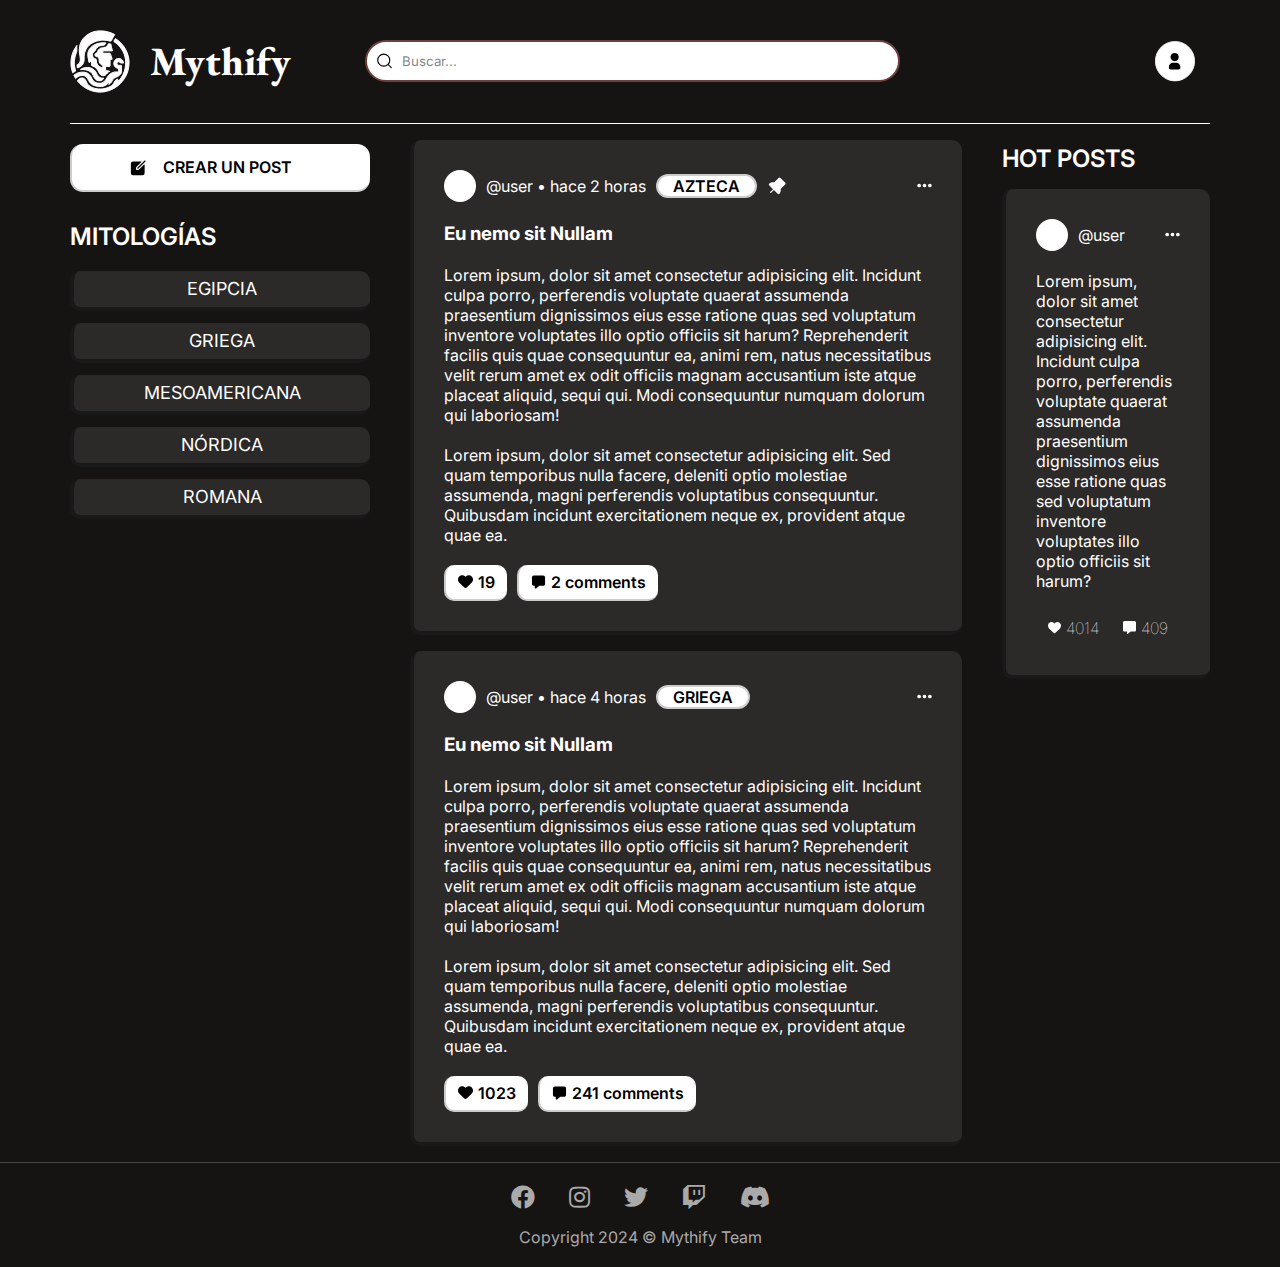
==== commit a49e290b: "arrelgos clase" ====
--- a/index.html
+++ b/index.html
@@ -25,10 +25,10 @@
 
   <body>
     <header class="post-header">
-      <div class="header-svg-container">
+      <a href= "index.html" class="header-svg-container">
         <img src="img/icon.svg" alt="Logo Mythify" class="header-svg" />
         <span class="header-text">Mythify</span>
-      </div>
+	  </a>
       <div class="search-bar-container">
         <input type=" text" class="search-bar" placeholder="Buscar..." />
         <img src="img/search-icon.svg" alt="Buscar" class="search-icon" />
--- a/style/style.css
+++ b/style/style.css
@@ -568,10 +568,11 @@
   border-radius: 10px;
   padding: 7px 12px;
   background-color: inherit;
-  font-weight: var(--font-weight-medium);
+  font-weight: var(--font-weight-light);
 }
 
 .footer-hot-post {
+  justify-content: space-between;
   padding: 20px 0 30px 0;
   align-content: center;
   display: flex;
